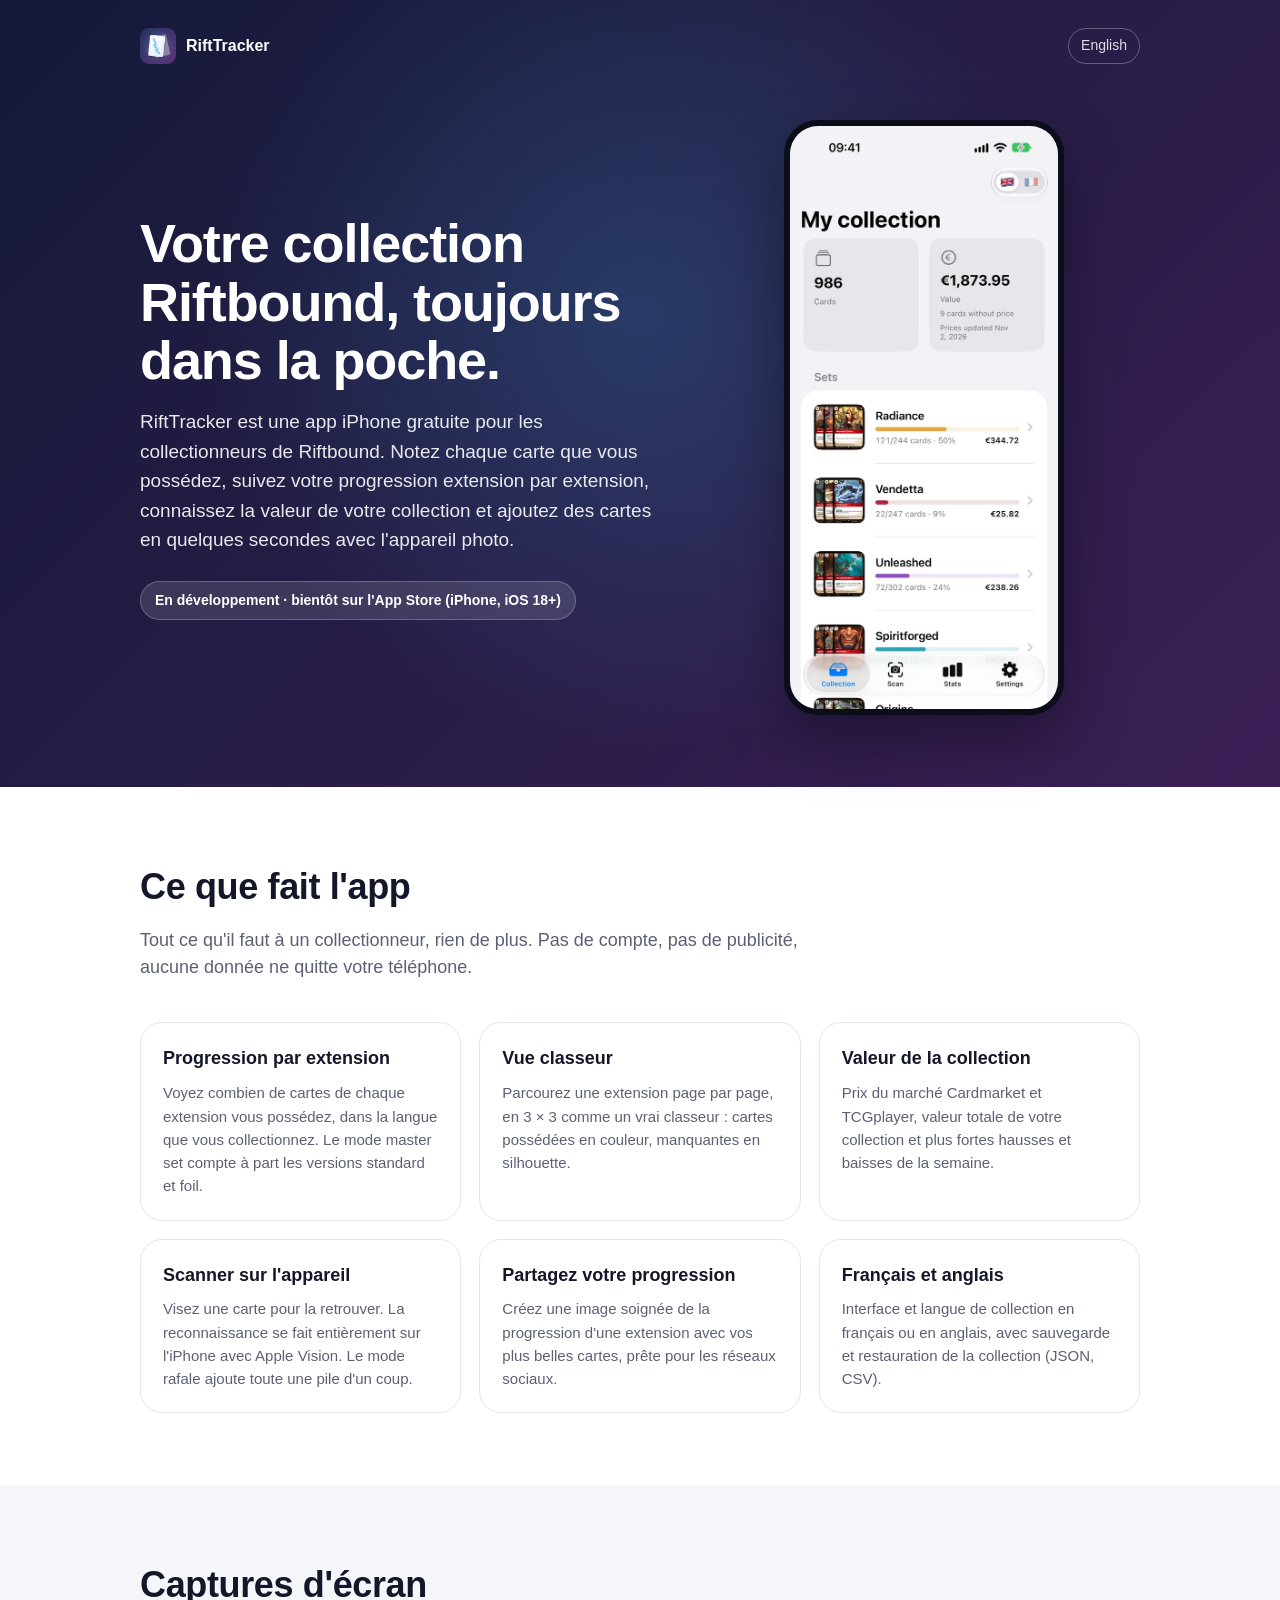
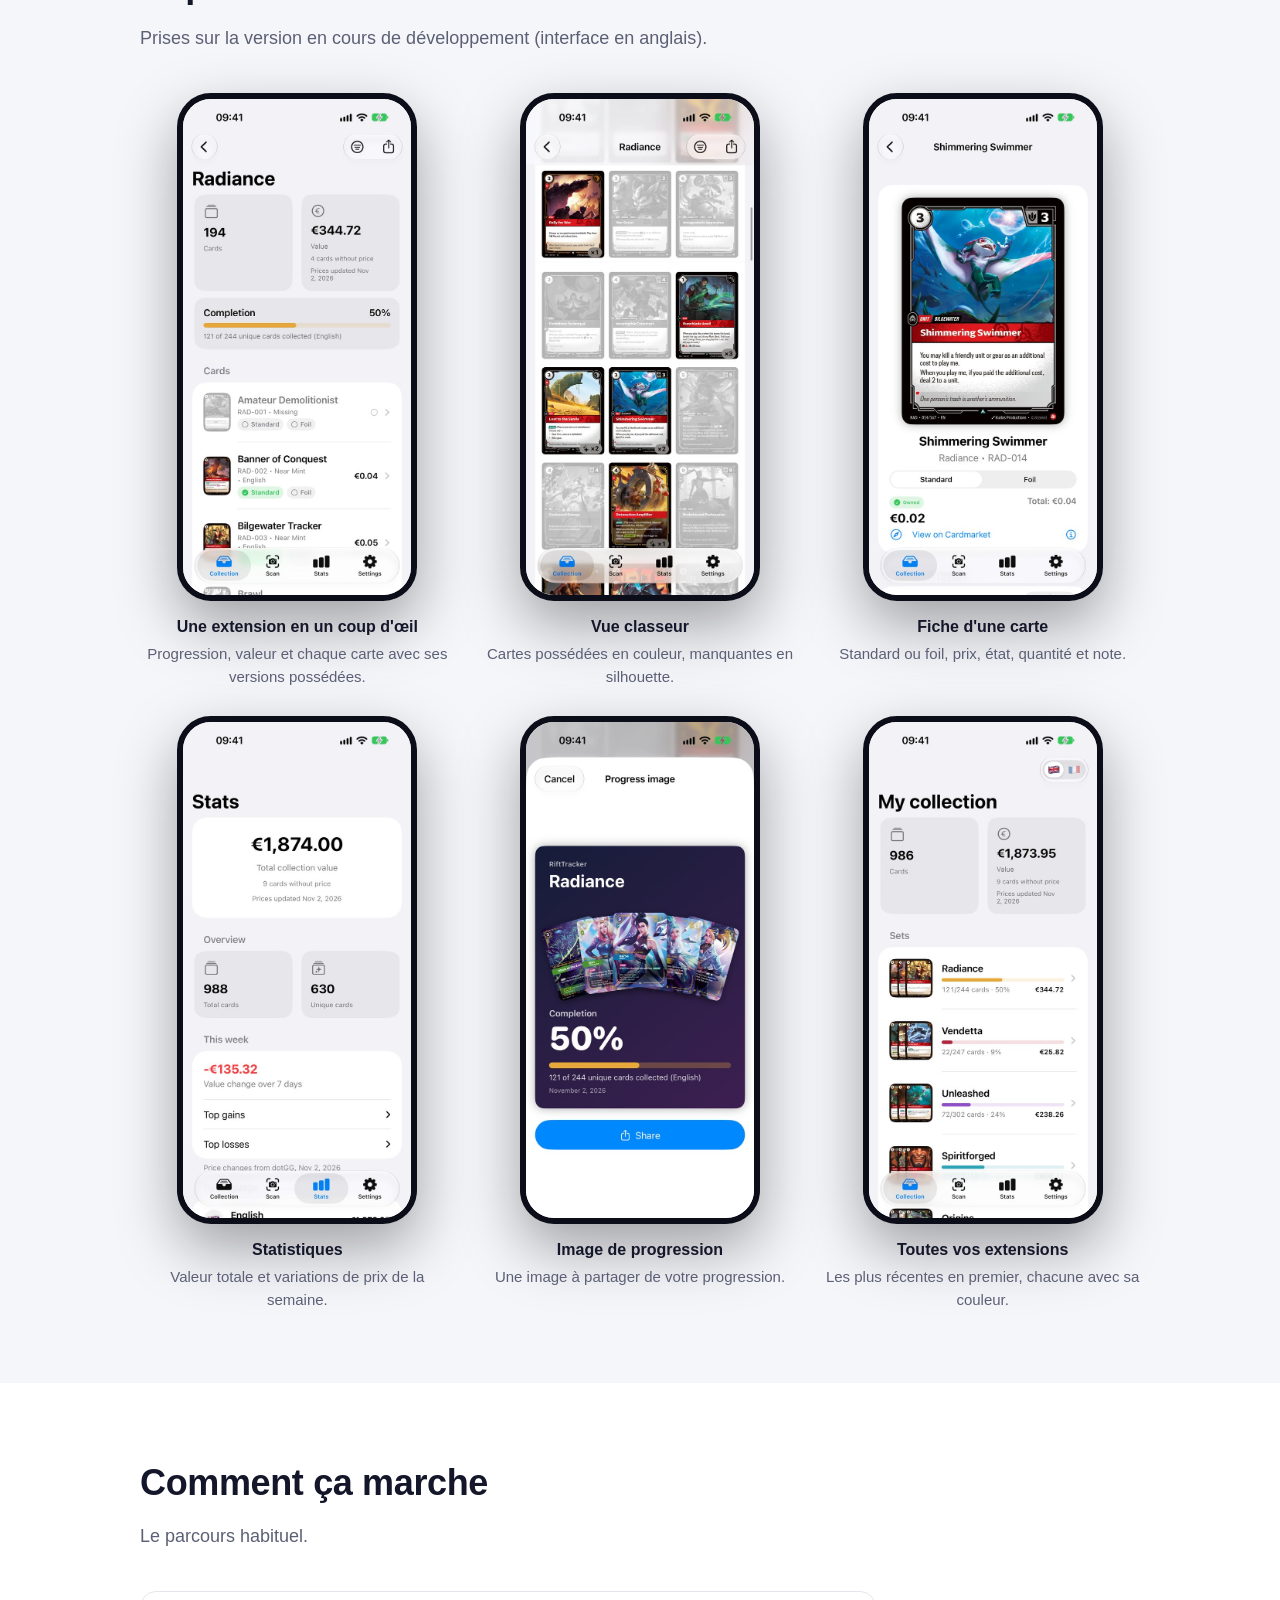
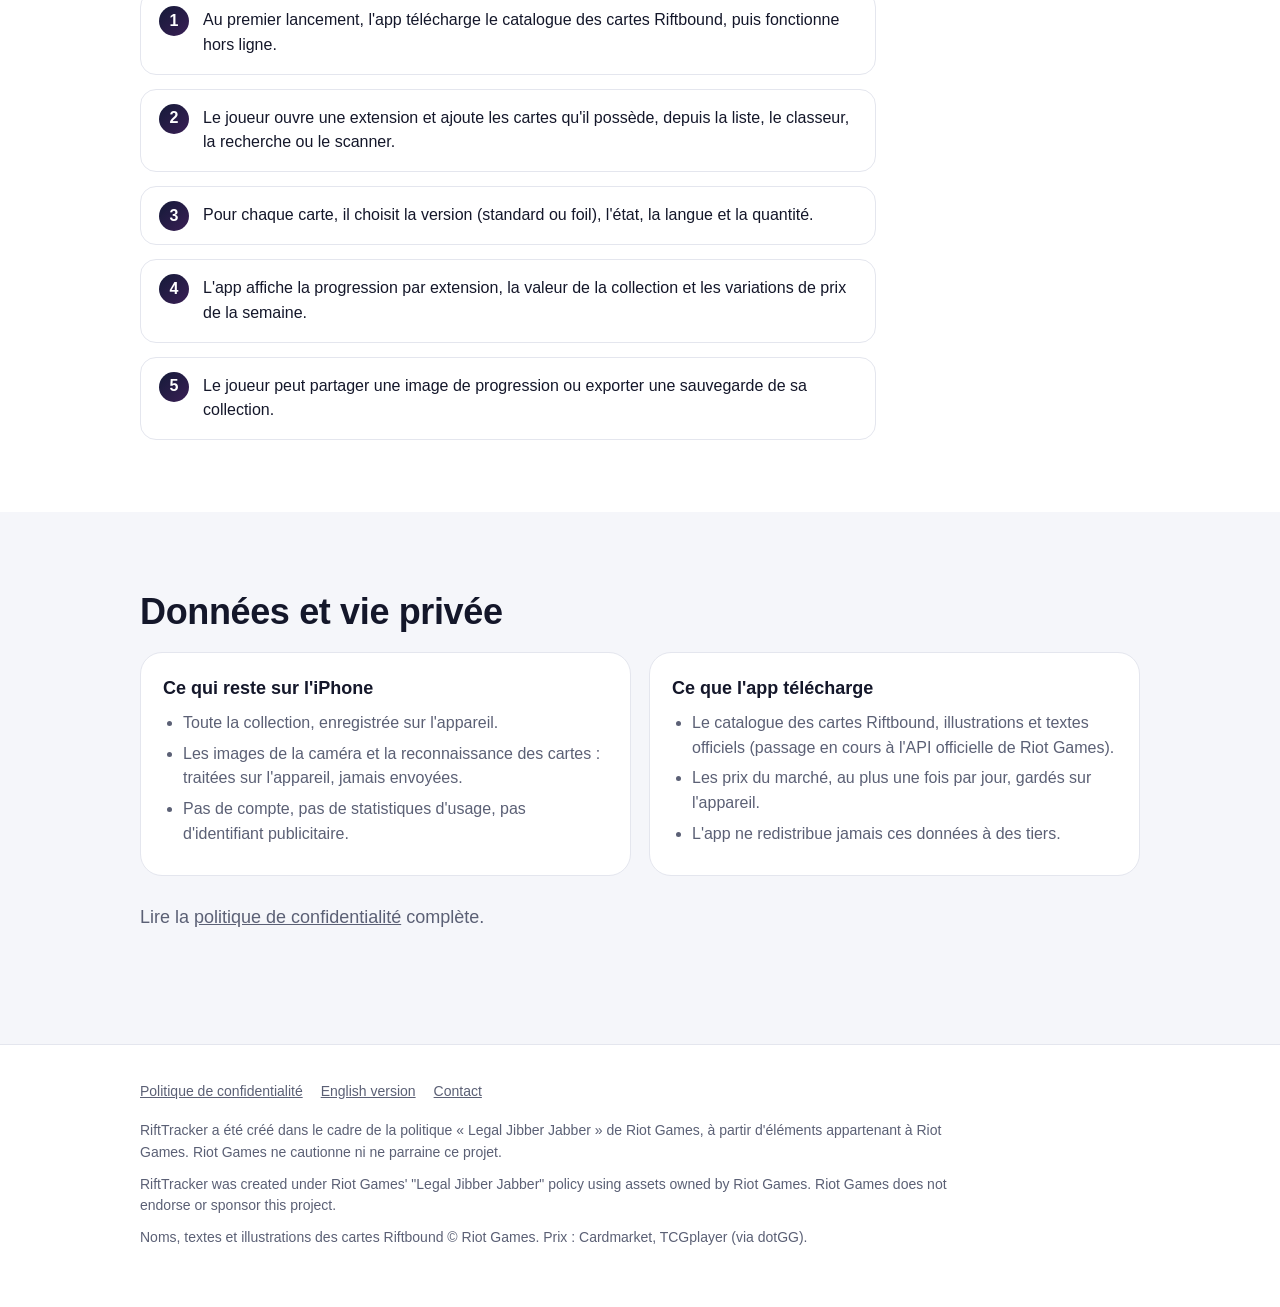
==== fr/index.html @ 097895d5 "RiftTracker website and privacy policy" ====
<!doctype html>
<html lang="fr">
<head>
    <meta charset="utf-8">
    <meta name="viewport" content="width=device-width, initial-scale=1">
    <title>RiftTracker — Suivi de collection Riftbound sur iPhone</title>
    <meta name="description" content="RiftTracker est une app iPhone gratuite pour suivre votre collection de cartes Riftbound : progression par extension, prix, scanner sur l'appareil et image de progression à partager.">
    <link rel="icon" href="../images/icon.png">
    <link rel="stylesheet" href="../style.css">
</head>
<body>
    <header class="hero">
        <div class="wrap">
            <nav class="nav">
                <a class="brand" href="./"><img src="../images/icon.png" alt="">RiftTracker</a>
                <a class="lang" href="../" hreflang="en" lang="en">English</a>
            </nav>

            <div class="hero-body">
                <div>
                    <h1>Votre collection Riftbound, toujours dans la poche.</h1>
                    <p class="lead">RiftTracker est une app iPhone gratuite pour les collectionneurs de Riftbound. Notez chaque carte que vous possédez, suivez votre progression extension par extension, connaissez la valeur de votre collection et ajoutez des cartes en quelques secondes avec l'appareil photo.</p>
                    <span class="status">En développement · bientôt sur l'App Store (iPhone, iOS 18+)</span>
                </div>
                <div class="hero-shot">
                    <img class="phone" src="../images/collection.jpg" alt="Écran Collection de RiftTracker listant les extensions Riftbound avec leur progression et leur valeur">
                </div>
            </div>
        </div>
    </header>

    <main>
        <section>
            <div class="wrap">
                <h2>Ce que fait l'app</h2>
                <p class="section-lead">Tout ce qu'il faut à un collectionneur, rien de plus. Pas de compte, pas de publicité, aucune donnée ne quitte votre téléphone.</p>
                <div class="features">
                    <div class="feature">
                        <h3>Progression par extension</h3>
                        <p>Voyez combien de cartes de chaque extension vous possédez, dans la langue que vous collectionnez. Le mode master set compte à part les versions standard et foil.</p>
                    </div>
                    <div class="feature">
                        <h3>Vue classeur</h3>
                        <p>Parcourez une extension page par page, en 3 × 3 comme un vrai classeur : cartes possédées en couleur, manquantes en silhouette.</p>
                    </div>
                    <div class="feature">
                        <h3>Valeur de la collection</h3>
                        <p>Prix du marché Cardmarket et TCGplayer, valeur totale de votre collection et plus fortes hausses et baisses de la semaine.</p>
                    </div>
                    <div class="feature">
                        <h3>Scanner sur l'appareil</h3>
                        <p>Visez une carte pour la retrouver. La reconnaissance se fait entièrement sur l'iPhone avec Apple Vision. Le mode rafale ajoute toute une pile d'un coup.</p>
                    </div>
                    <div class="feature">
                        <h3>Partagez votre progression</h3>
                        <p>Créez une image soignée de la progression d'une extension avec vos plus belles cartes, prête pour les réseaux sociaux.</p>
                    </div>
                    <div class="feature">
                        <h3>Français et anglais</h3>
                        <p>Interface et langue de collection en français ou en anglais, avec sauvegarde et restauration de la collection (JSON, CSV).</p>
                    </div>
                </div>
            </div>
        </section>

        <section class="alt">
            <div class="wrap">
                <h2>Captures d'écran</h2>
                <p class="section-lead">Prises sur la version en cours de développement (interface en anglais).</p>
                <div class="gallery">
                    <figure>
                        <img class="phone" src="../images/set.jpg" alt="Détail d'une extension avec progression, valeur et liste des cartes" loading="lazy">
                        <figcaption><strong>Une extension en un coup d'œil</strong>Progression, valeur et chaque carte avec ses versions possédées.</figcaption>
                    </figure>
                    <figure>
                        <img class="phone" src="../images/binder.jpg" alt="Vue classeur d'une extension, cartes possédées en couleur et manquantes en gris" loading="lazy">
                        <figcaption><strong>Vue classeur</strong>Cartes possédées en couleur, manquantes en silhouette.</figcaption>
                    </figure>
                    <figure>
                        <img class="phone" src="../images/card.jpg" alt="Fiche d'une carte avec illustration officielle, choix de version et prix" loading="lazy">
                        <figcaption><strong>Fiche d'une carte</strong>Standard ou foil, prix, état, quantité et note.</figcaption>
                    </figure>
                    <figure>
                        <img class="phone" src="../images/stats.jpg" alt="Statistiques avec valeur totale et variations de la semaine" loading="lazy">
                        <figcaption><strong>Statistiques</strong>Valeur totale et variations de prix de la semaine.</figcaption>
                    </figure>
                    <figure>
                        <img class="phone" src="../images/share.jpg" alt="Image de progression à partager" loading="lazy">
                        <figcaption><strong>Image de progression</strong>Une image à partager de votre progression.</figcaption>
                    </figure>
                    <figure>
                        <img class="phone" src="../images/collection.jpg" alt="Écran Collection avec toutes les extensions" loading="lazy">
                        <figcaption><strong>Toutes vos extensions</strong>Les plus récentes en premier, chacune avec sa couleur.</figcaption>
                    </figure>
                </div>
            </div>
        </section>

        <section>
            <div class="wrap">
                <h2>Comment ça marche</h2>
                <p class="section-lead">Le parcours habituel.</p>
                <ol class="flow">
                    <li>Au premier lancement, l'app télécharge le catalogue des cartes Riftbound, puis fonctionne hors ligne.</li>
                    <li>Le joueur ouvre une extension et ajoute les cartes qu'il possède, depuis la liste, le classeur, la recherche ou le scanner.</li>
                    <li>Pour chaque carte, il choisit la version (standard ou foil), l'état, la langue et la quantité.</li>
                    <li>L'app affiche la progression par extension, la valeur de la collection et les variations de prix de la semaine.</li>
                    <li>Le joueur peut partager une image de progression ou exporter une sauvegarde de sa collection.</li>
                </ol>
            </div>
        </section>

        <section class="alt">
            <div class="wrap">
                <h2>Données et vie privée</h2>
                <div class="facts">
                    <div class="feature">
                        <h3>Ce qui reste sur l'iPhone</h3>
                        <ul>
                            <li>Toute la collection, enregistrée sur l'appareil.</li>
                            <li>Les images de la caméra et la reconnaissance des cartes : traitées sur l'appareil, jamais envoyées.</li>
                            <li>Pas de compte, pas de statistiques d'usage, pas d'identifiant publicitaire.</li>
                        </ul>
                    </div>
                    <div class="feature">
                        <h3>Ce que l'app télécharge</h3>
                        <ul>
                            <li>Le catalogue des cartes Riftbound, illustrations et textes officiels (passage en cours à l'API officielle de Riot Games).</li>
                            <li>Les prix du marché, au plus une fois par jour, gardés sur l'appareil.</li>
                            <li>L'app ne redistribue jamais ces données à des tiers.</li>
                        </ul>
                    </div>
                </div>
                <p class="section-lead" style="margin-top: 28px;">Lire la <a href="../privacy.html#fr">politique de confidentialité</a> complète.</p>
            </div>
        </section>
    </main>

    <footer>
        <div class="wrap">
            <div class="links">
                <a href="../privacy.html#fr">Politique de confidentialité</a>
                <a href="../" hreflang="en" lang="en">English version</a>
                <a href="https://github.com/eeverywhereedv/rifttracker-site/issues">Contact</a>
            </div>
            <p>RiftTracker a été créé dans le cadre de la politique « Legal Jibber Jabber » de Riot Games, à partir d'éléments appartenant à Riot Games. Riot Games ne cautionne ni ne parraine ce projet.</p>
            <p lang="en">RiftTracker was created under Riot Games' "Legal Jibber Jabber" policy using assets owned by Riot Games. Riot Games does not endorse or sponsor this project.</p>
            <p>Noms, textes et illustrations des cartes Riftbound © Riot Games. Prix : Cardmarket, TCGplayer (via dotGG).</p>
        </div>
    </footer>
</body>
</html>
---- style.css ----
:root {
    --night: #141a38;
    --violet: #3a1f55;
    --rift: #38c8ff;
    --ink: #14172a;
    --muted: #5b6075;
    --line: #e4e6ee;
    --paper: #ffffff;
    --soft: #f5f6fa;
    --radius: 22px;
}

@media (prefers-color-scheme: dark) {
    :root {
        --ink: #eef0f7;
        --muted: #a4a9bc;
        --line: #2a2e42;
        --paper: #0e1020;
        --soft: #161a2e;
    }
}

* { box-sizing: border-box; }

body {
    margin: 0;
    font-family: -apple-system, BlinkMacSystemFont, "SF Pro Text", "Segoe UI", Roboto, sans-serif;
    color: var(--ink);
    background: var(--paper);
    line-height: 1.55;
    -webkit-font-smoothing: antialiased;
}

a { color: inherit; }

.wrap { max-width: 1040px; margin: 0 auto; padding: 0 20px; }

/* En-tête */
.hero {
    color: #fff;
    background: radial-gradient(circle at 50% 40%, rgba(56, 200, 255, 0.18), transparent 55%),
                linear-gradient(135deg, var(--night), var(--violet));
    padding: 28px 0 72px;
}

.nav { display: flex; align-items: center; justify-content: space-between; gap: 12px; }
.brand { display: flex; align-items: center; gap: 10px; font-weight: 700; text-decoration: none; }
.brand img { width: 36px; height: 36px; border-radius: 9px; }
.lang { font-size: 14px; opacity: 0.85; text-decoration: none; border: 1px solid rgba(255,255,255,0.35); padding: 6px 12px; border-radius: 999px; }
.lang:hover { opacity: 1; }

.hero-body { display: grid; grid-template-columns: 1.1fr 0.9fr; gap: 40px; align-items: center; margin-top: 56px; }
.hero h1 { font-size: clamp(34px, 5vw, 54px); line-height: 1.08; margin: 0 0 18px; letter-spacing: -0.02em; }
.hero p.lead { font-size: 19px; opacity: 0.9; margin: 0 0 26px; max-width: 34em; }
.status { display: inline-block; font-size: 14px; font-weight: 600; padding: 8px 14px; border-radius: 999px; background: rgba(255,255,255,0.12); border: 1px solid rgba(255,255,255,0.22); }
.hero-shot { justify-self: center; }

.phone {
    width: 100%;
    max-width: 280px;
    border-radius: 34px;
    border: 6px solid #0b0d18;
    box-shadow: 0 24px 60px rgba(0, 0, 0, 0.35);
    display: block;
    background: #000;
}

/* Sections */
section { padding: 72px 0; }
section.alt { background: var(--soft); }
h2 { font-size: clamp(26px, 3.4vw, 36px); margin: 0 0 12px; letter-spacing: -0.01em; }
p.section-lead { color: var(--muted); font-size: 18px; margin: 0 0 40px; max-width: 40em; }

.features { display: grid; grid-template-columns: repeat(3, 1fr); gap: 18px; }
.feature { background: var(--paper); border: 1px solid var(--line); border-radius: var(--radius); padding: 22px; }
.alt .feature { background: var(--paper); }
.feature h3 { margin: 0 0 8px; font-size: 18px; }
.feature p { margin: 0; color: var(--muted); font-size: 15px; }

.gallery { display: grid; grid-template-columns: repeat(3, 1fr); gap: 28px; }
.gallery figure { margin: 0; text-align: center; }
.gallery .phone { max-width: 240px; margin: 0 auto 14px; }
.gallery figcaption { font-size: 15px; color: var(--muted); }
.gallery figcaption strong { display: block; color: var(--ink); font-size: 16px; margin-bottom: 2px; }

.flow { counter-reset: step; list-style: none; padding: 0; margin: 0; display: grid; gap: 14px; max-width: 46em; }
.flow li { counter-increment: step; position: relative; padding: 16px 18px 16px 62px; border: 1px solid var(--line); border-radius: 16px; background: var(--paper); }
.flow li::before { content: counter(step); position: absolute; left: 18px; top: 14px; width: 30px; height: 30px; border-radius: 50%; display: grid; place-items: center; font-weight: 700; color: #fff; background: linear-gradient(135deg, var(--night), var(--violet)); }

.facts { display: grid; grid-template-columns: repeat(2, 1fr); gap: 18px; }
.facts ul { margin: 0; padding-left: 20px; color: var(--muted); }
.facts li { margin-bottom: 6px; }

/* Pied de page */
footer { border-top: 1px solid var(--line); padding: 36px 0 48px; color: var(--muted); font-size: 14px; }
footer p { margin: 0 0 10px; max-width: 60em; }
footer .links { display: flex; flex-wrap: wrap; gap: 18px; margin-bottom: 18px; }

/* Politique de confidentialité */
.doc { max-width: 760px; margin: 0 auto; padding: 56px 20px 72px; }
.doc h1 { font-size: 34px; margin: 0 0 6px; }
.doc .updated { color: var(--muted); margin: 0 0 32px; }
.doc h2 { font-size: 22px; margin: 34px 0 10px; }
.doc p, .doc li { color: var(--muted); }
.doc-nav { background: linear-gradient(135deg, var(--night), var(--violet)); color: #fff; padding: 18px 0; }

@media (max-width: 860px) {
    .hero-body { grid-template-columns: 1fr; margin-top: 36px; }
    .hero-shot { order: -1; }
    .features, .gallery, .facts { grid-template-columns: 1fr; }
    .gallery .phone { max-width: 260px; }
}
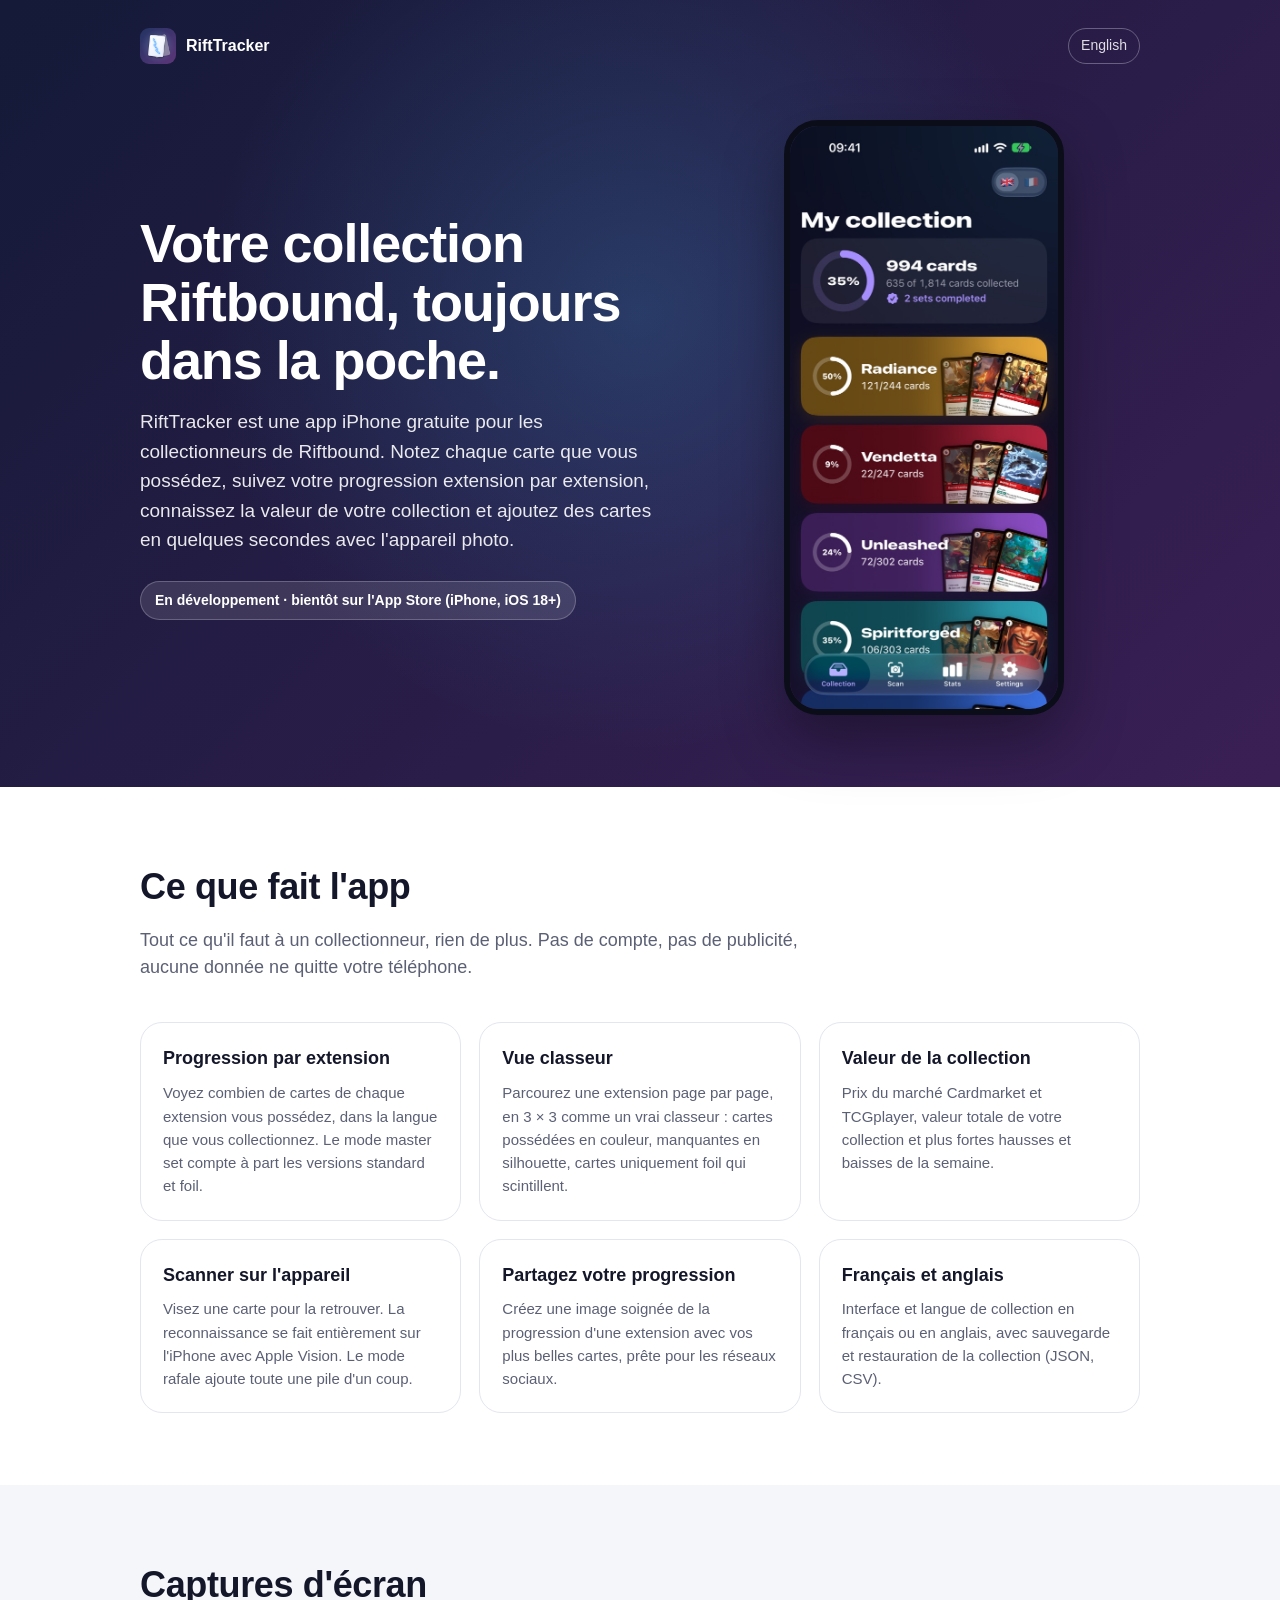
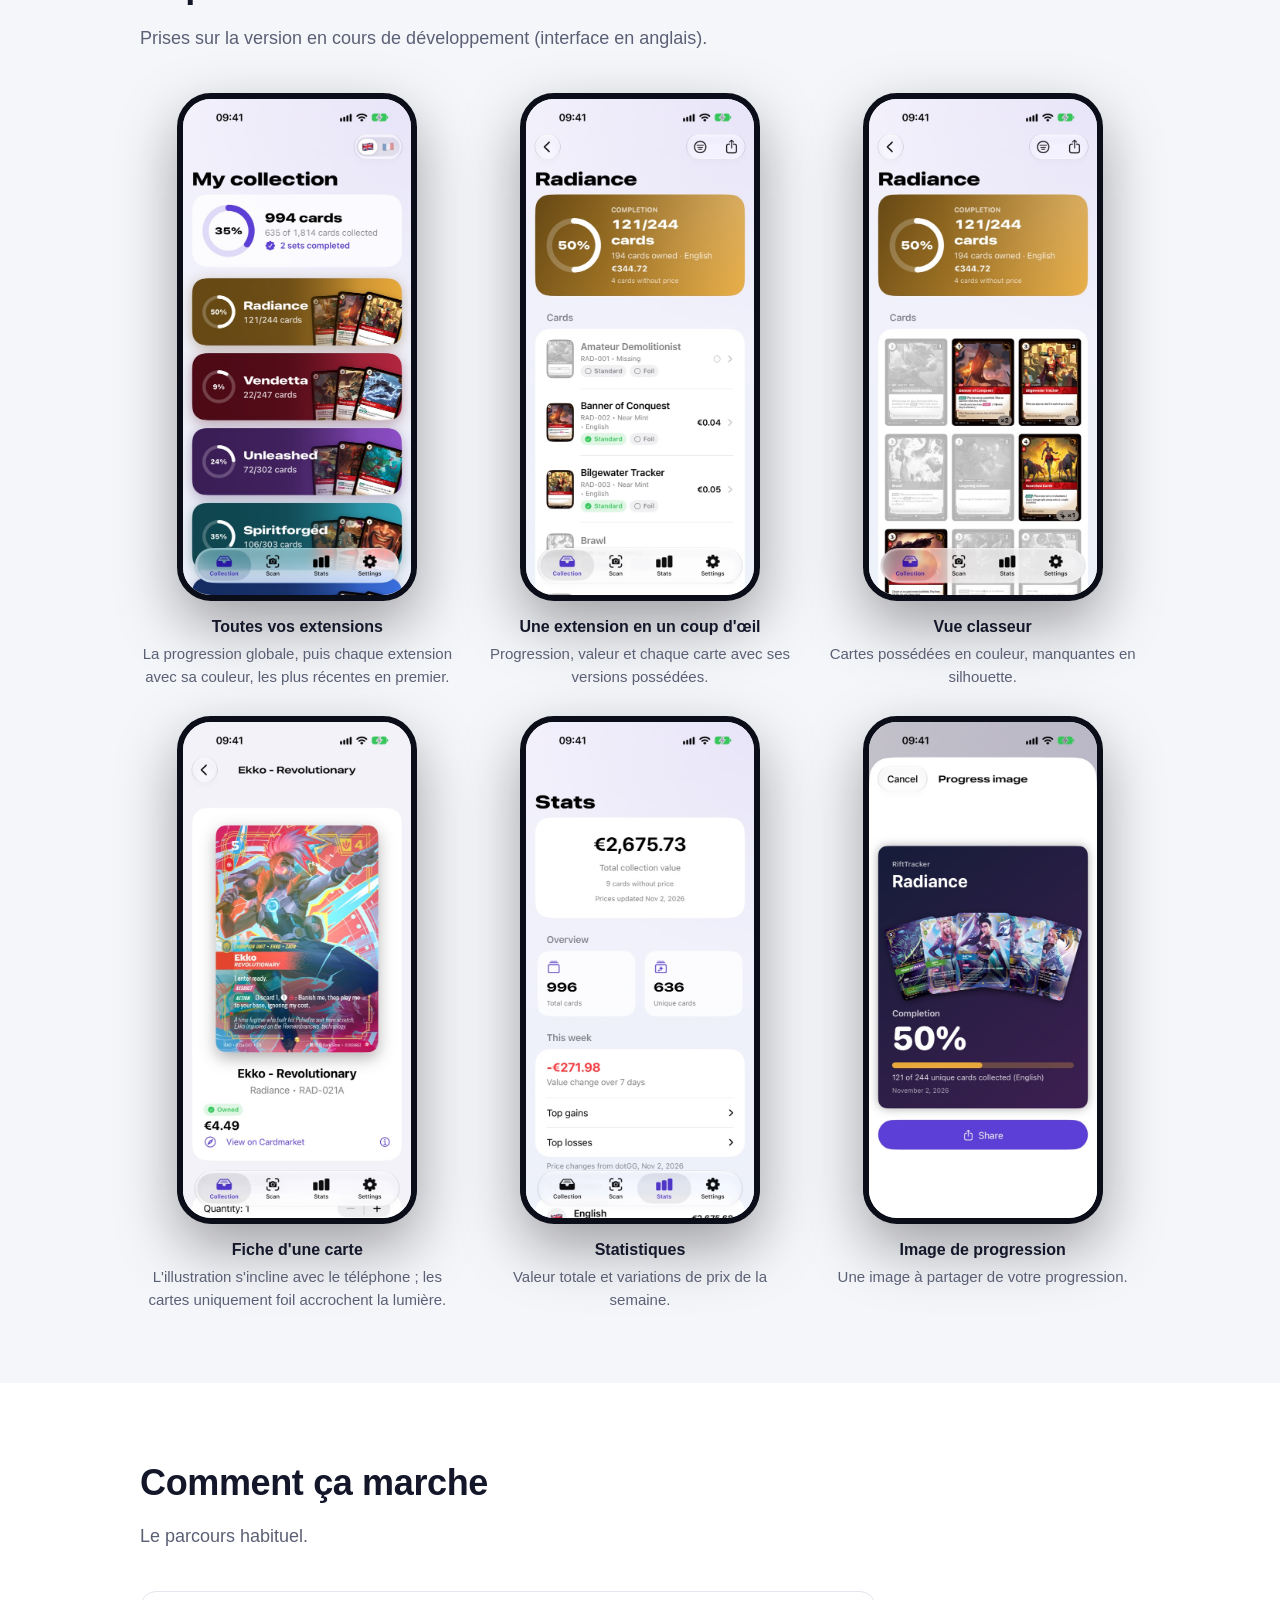
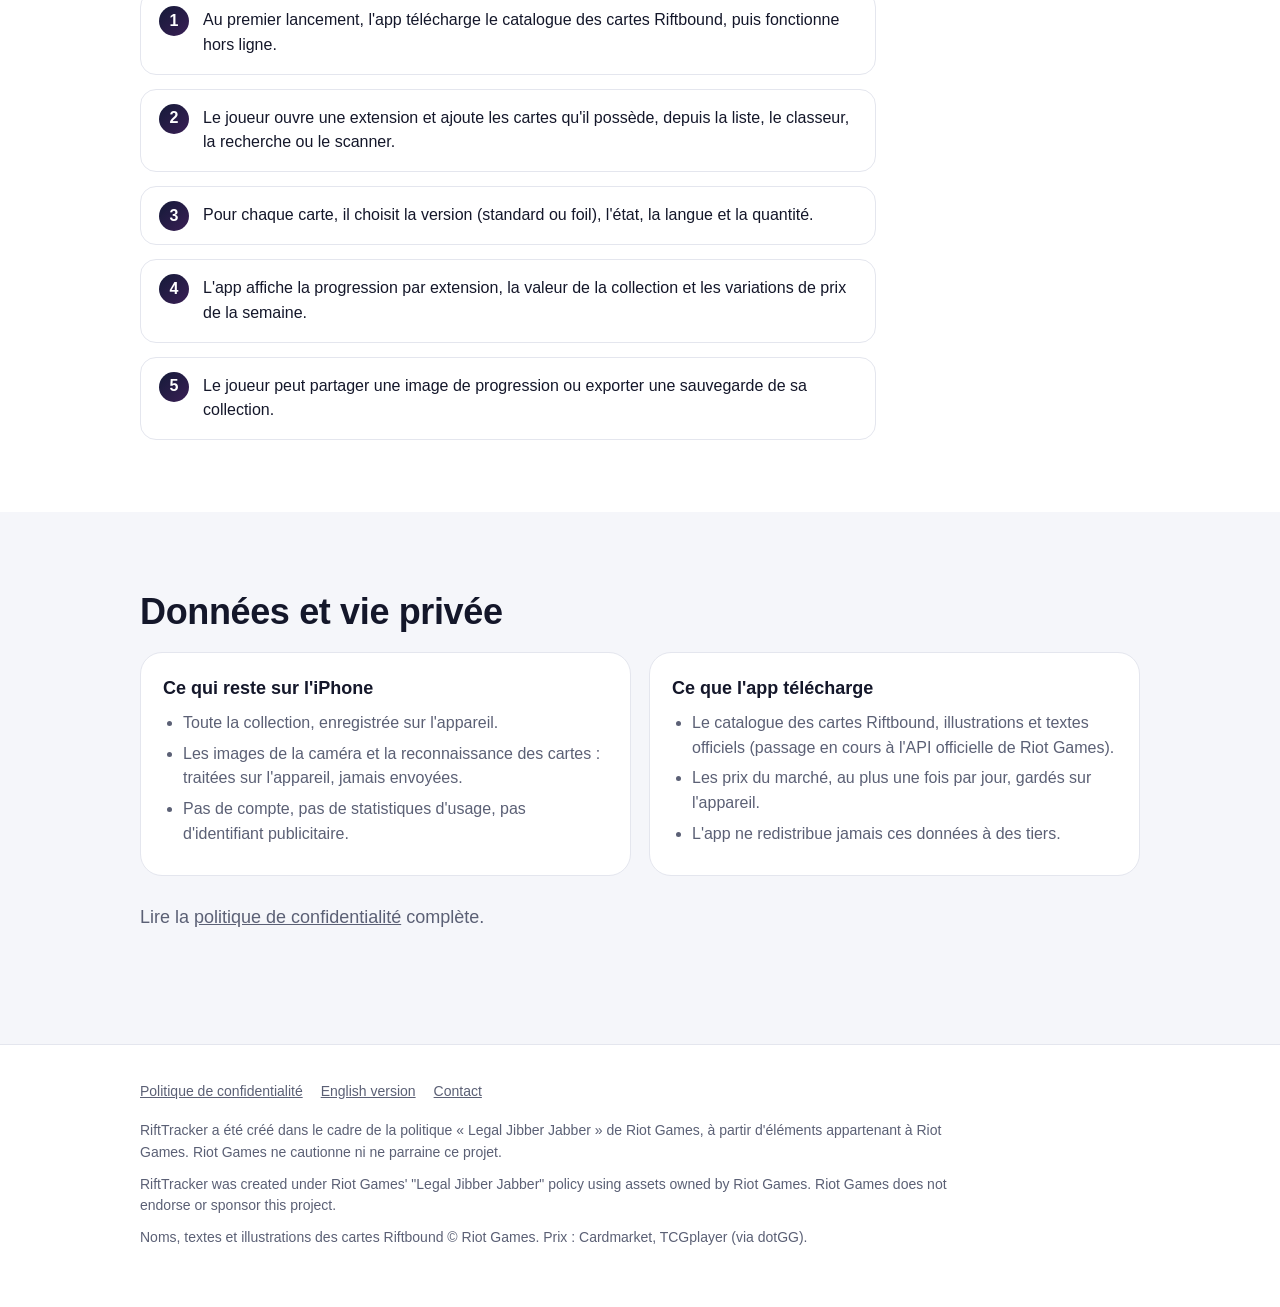
==== commit cf215e86: "New app screenshots after the visual redesign" ====
--- a/fr/index.html
+++ b/fr/index.html
@@ -23,7 +23,7 @@
                     <span class="status">En développement · bientôt sur l'App Store (iPhone, iOS 18+)</span>
                 </div>
                 <div class="hero-shot">
-                    <img class="phone" src="../images/collection.jpg" alt="Écran Collection de RiftTracker listant les extensions Riftbound avec leur progression et leur valeur">
+                    <img class="phone" src="../images/home-dark.jpg" alt="Accueil de RiftTracker en mode sombre : anneau de progression globale et une tuile colorée par extension Riftbound">
                 </div>
             </div>
         </div>
@@ -41,7 +41,7 @@
                     </div>
                     <div class="feature">
                         <h3>Vue classeur</h3>
-                        <p>Parcourez une extension page par page, en 3 × 3 comme un vrai classeur : cartes possédées en couleur, manquantes en silhouette.</p>
+                        <p>Parcourez une extension page par page, en 3 × 3 comme un vrai classeur : cartes possédées en couleur, manquantes en silhouette, cartes uniquement foil qui scintillent.</p>
                     </div>
                     <div class="feature">
                         <h3>Valeur de la collection</h3>
@@ -69,7 +69,11 @@
                 <p class="section-lead">Prises sur la version en cours de développement (interface en anglais).</p>
                 <div class="gallery">
                     <figure>
-                        <img class="phone" src="../images/set.jpg" alt="Détail d'une extension avec progression, valeur et liste des cartes" loading="lazy">
+                        <img class="phone" src="../images/collection.jpg" alt="Écran Collection avec l'anneau de progression globale et une tuile par extension" loading="lazy">
+                        <figcaption><strong>Toutes vos extensions</strong>La progression globale, puis chaque extension avec sa couleur, les plus récentes en premier.</figcaption>
+                    </figure>
+                    <figure>
+                        <img class="phone" src="../images/set.jpg" alt="Détail d'une extension avec un en-tête coloré (progression et valeur) puis la liste des cartes" loading="lazy">
                         <figcaption><strong>Une extension en un coup d'œil</strong>Progression, valeur et chaque carte avec ses versions possédées.</figcaption>
                     </figure>
                     <figure>
@@ -77,8 +81,8 @@
                         <figcaption><strong>Vue classeur</strong>Cartes possédées en couleur, manquantes en silhouette.</figcaption>
                     </figure>
                     <figure>
-                        <img class="phone" src="../images/card.jpg" alt="Fiche d'une carte avec illustration officielle, choix de version et prix" loading="lazy">
-                        <figcaption><strong>Fiche d'une carte</strong>Standard ou foil, prix, état, quantité et note.</figcaption>
+                        <img class="phone" src="../images/card.jpg" alt="Fiche d'une carte showcase uniquement foil avec reflet holographique, statut possédé et prix" loading="lazy">
+                        <figcaption><strong>Fiche d'une carte</strong>L'illustration s'incline avec le téléphone ; les cartes uniquement foil accrochent la lumière.</figcaption>
                     </figure>
                     <figure>
                         <img class="phone" src="../images/stats.jpg" alt="Statistiques avec valeur totale et variations de la semaine" loading="lazy">
@@ -87,10 +91,6 @@
                     <figure>
                         <img class="phone" src="../images/share.jpg" alt="Image de progression à partager" loading="lazy">
                         <figcaption><strong>Image de progression</strong>Une image à partager de votre progression.</figcaption>
-                    </figure>
-                    <figure>
-                        <img class="phone" src="../images/collection.jpg" alt="Écran Collection avec toutes les extensions" loading="lazy">
-                        <figcaption><strong>Toutes vos extensions</strong>Les plus récentes en premier, chacune avec sa couleur.</figcaption>
                     </figure>
                 </div>
             </div>
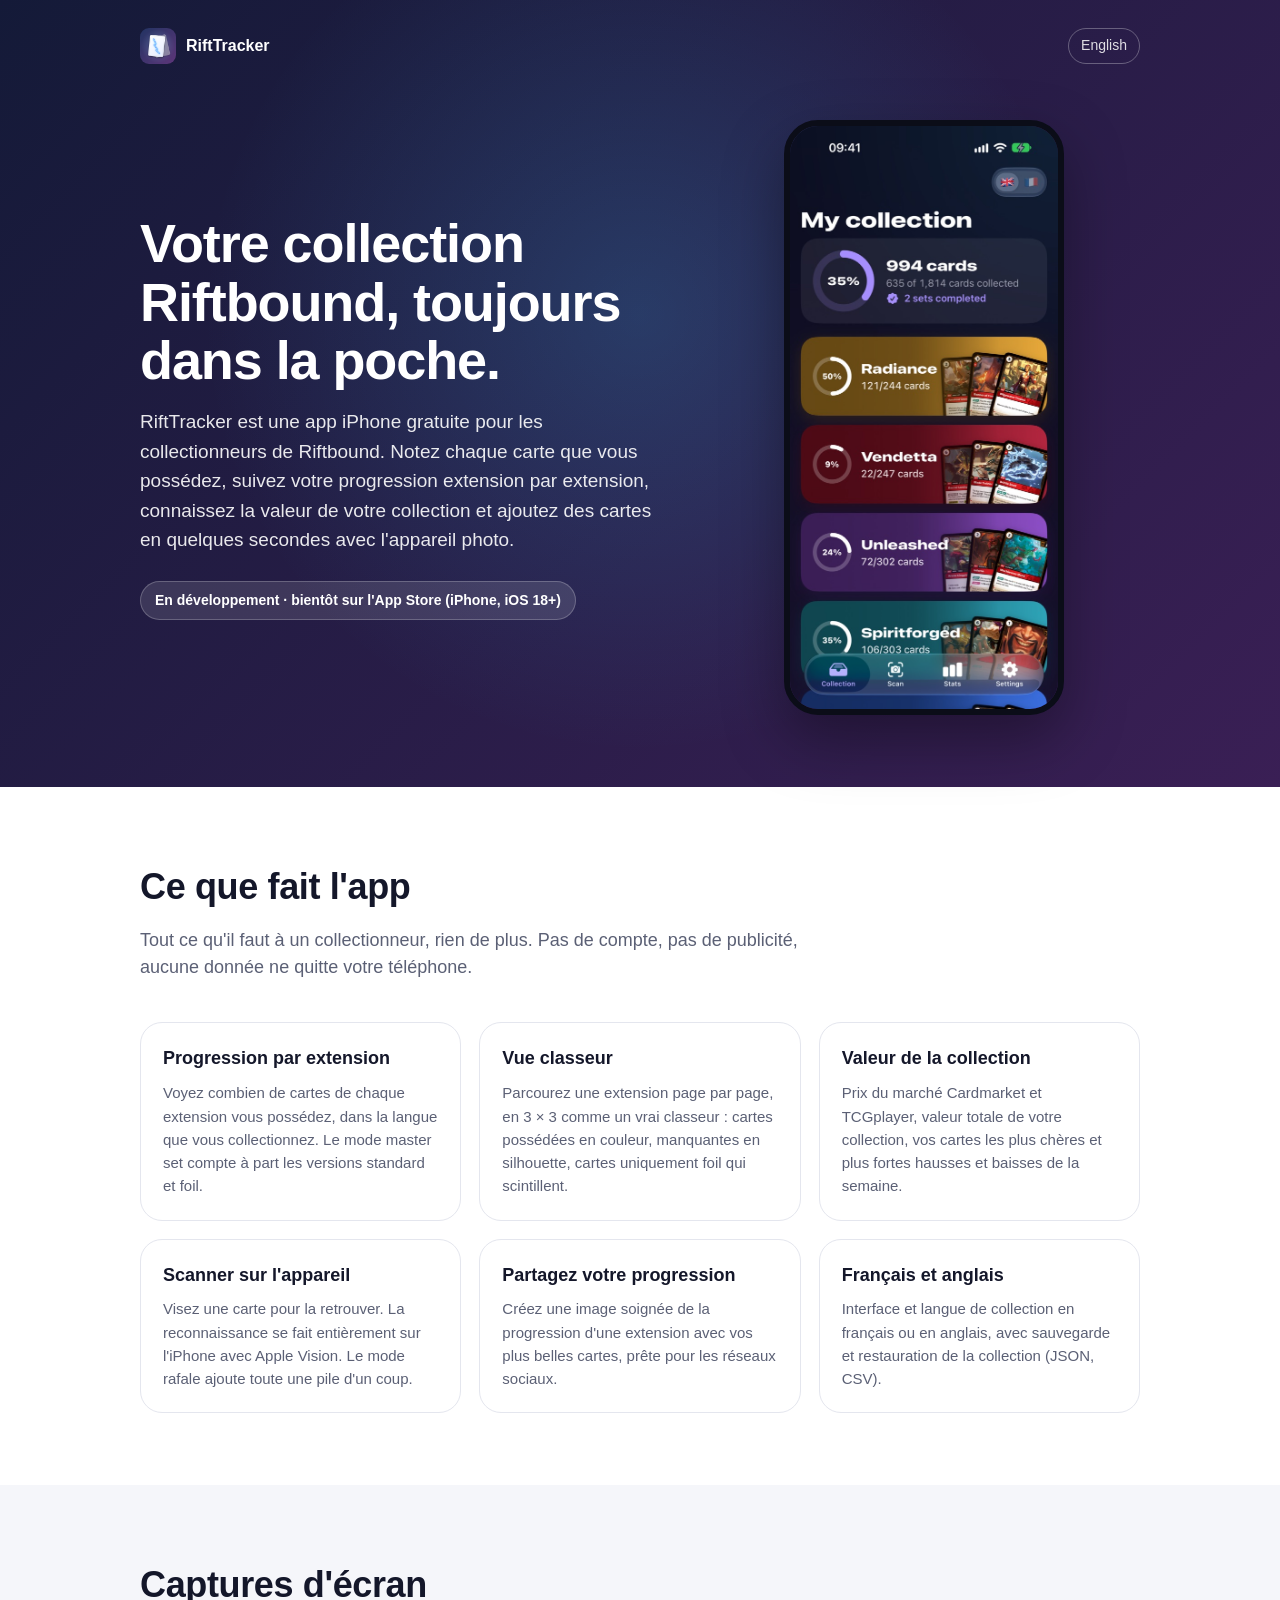
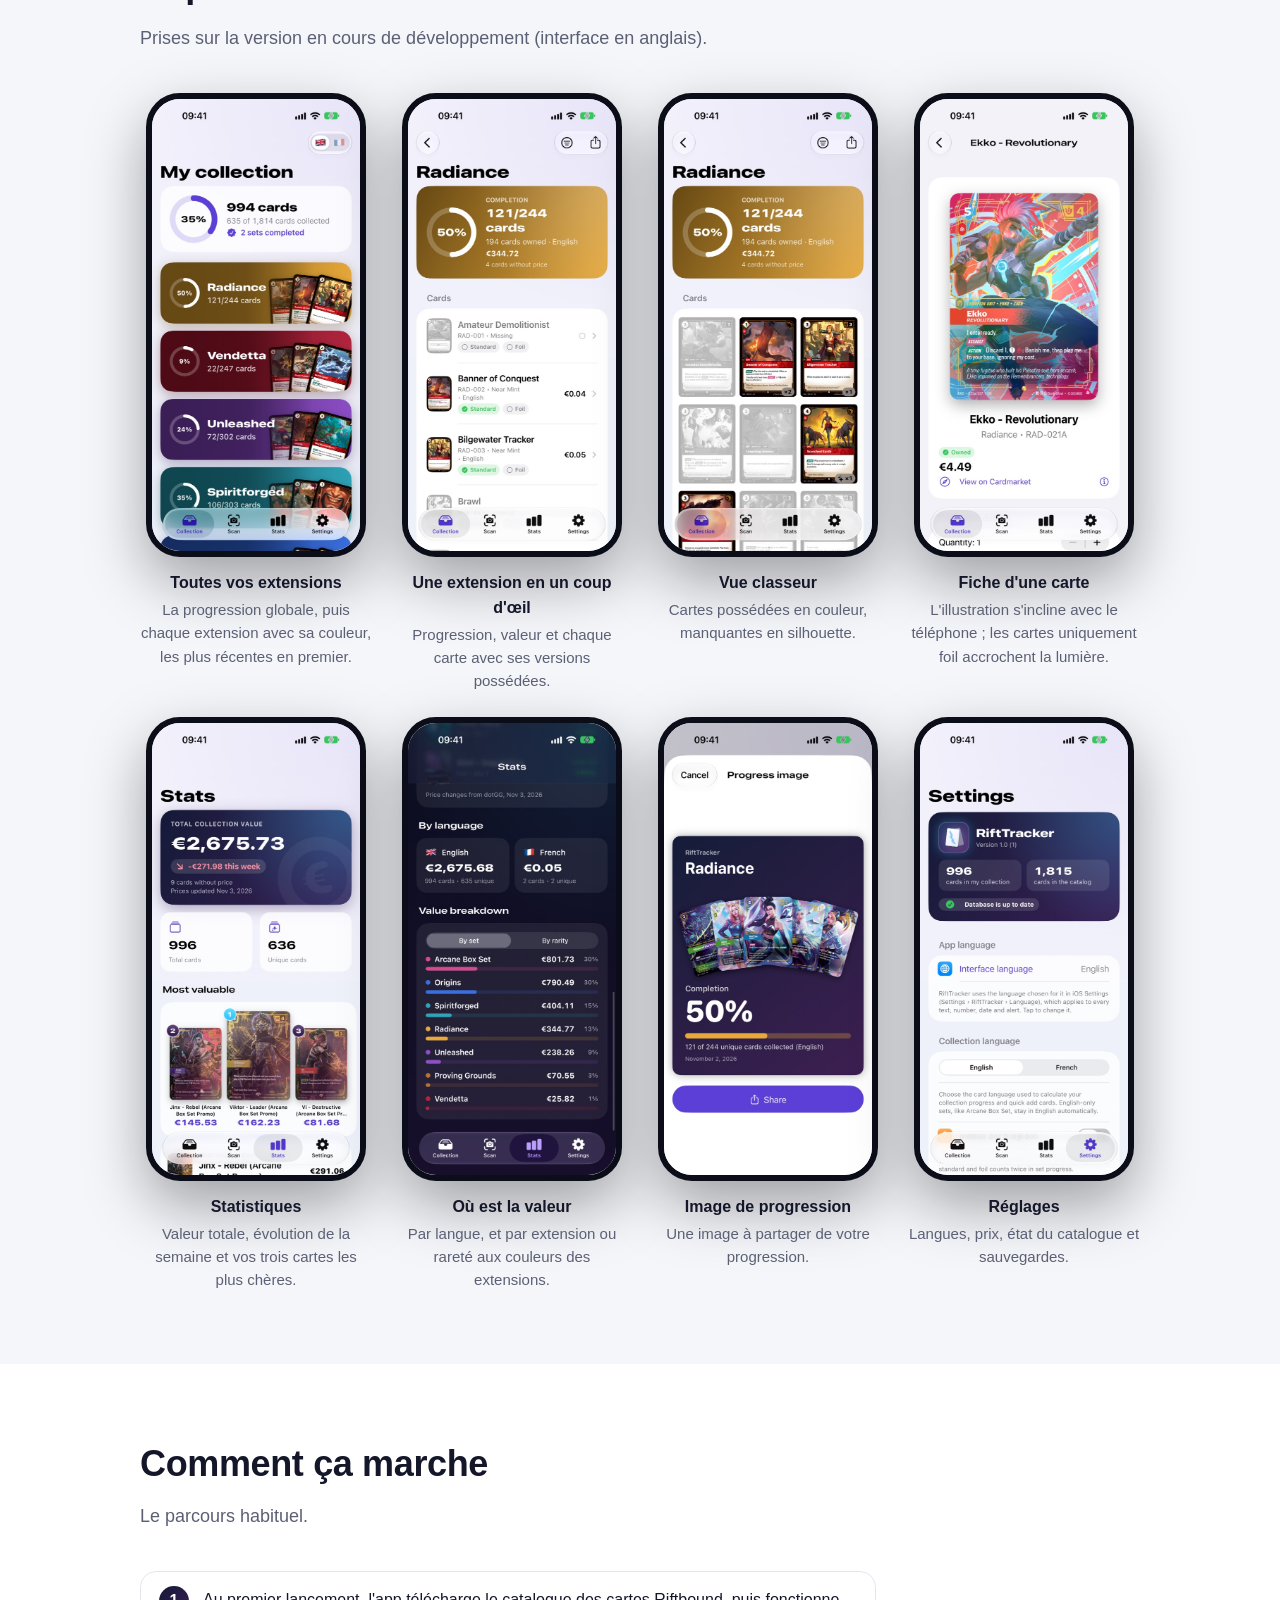
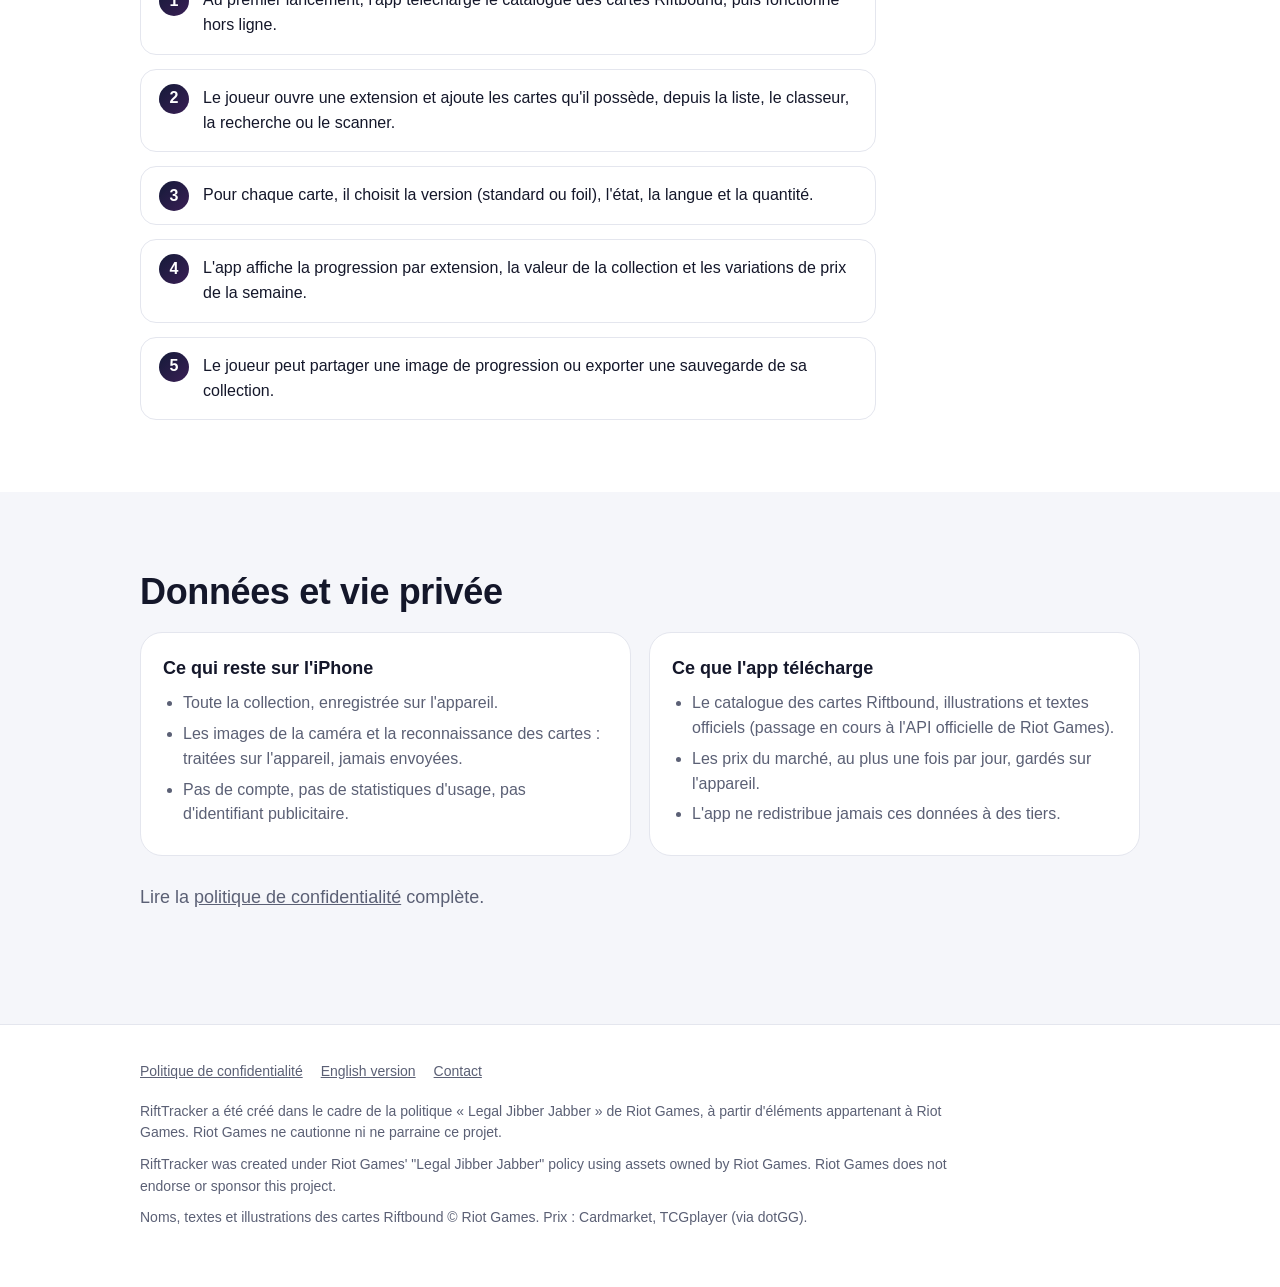
==== commit 3df937ff: "Screenshots of the redesigned Stats and Settings screens" ====
--- a/fr/index.html
+++ b/fr/index.html
@@ -45,7 +45,7 @@
                     </div>
                     <div class="feature">
                         <h3>Valeur de la collection</h3>
-                        <p>Prix du marché Cardmarket et TCGplayer, valeur totale de votre collection et plus fortes hausses et baisses de la semaine.</p>
+                        <p>Prix du marché Cardmarket et TCGplayer, valeur totale de votre collection, vos cartes les plus chères et plus fortes hausses et baisses de la semaine.</p>
                     </div>
                     <div class="feature">
                         <h3>Scanner sur l'appareil</h3>
@@ -85,12 +85,20 @@
                         <figcaption><strong>Fiche d'une carte</strong>L'illustration s'incline avec le téléphone ; les cartes uniquement foil accrochent la lumière.</figcaption>
                     </figure>
                     <figure>
-                        <img class="phone" src="../images/stats.jpg" alt="Statistiques avec valeur totale et variations de la semaine" loading="lazy">
-                        <figcaption><strong>Statistiques</strong>Valeur totale et variations de prix de la semaine.</figcaption>
+                        <img class="phone" src="../images/stats.jpg" alt="Statistiques avec la valeur totale, l'évolution de la semaine et un podium des trois cartes les plus chères" loading="lazy">
+                        <figcaption><strong>Statistiques</strong>Valeur totale, évolution de la semaine et vos trois cartes les plus chères.</figcaption>
+                    </figure>
+                    <figure>
+                        <img class="phone" src="../images/breakdown.jpg" alt="Valeur par langue et par extension en mode sombre, avec des barres aux couleurs de chaque extension" loading="lazy">
+                        <figcaption><strong>Où est la valeur</strong>Par langue, et par extension ou rareté aux couleurs des extensions.</figcaption>
                     </figure>
                     <figure>
                         <img class="phone" src="../images/share.jpg" alt="Image de progression à partager" loading="lazy">
                         <figcaption><strong>Image de progression</strong>Une image à partager de votre progression.</figcaption>
+                    </figure>
+                    <figure>
+                        <img class="phone" src="../images/settings.jpg" alt="Réglages avec l'en-tête de l'app, le nombre de cartes et l'état de la base" loading="lazy">
+                        <figcaption><strong>Réglages</strong>Langues, prix, état du catalogue et sauvegardes.</figcaption>
                     </figure>
                 </div>
             </div>
--- a/style.css
+++ b/style.css
@@ -77,9 +77,9 @@
 .feature h3 { margin: 0 0 8px; font-size: 18px; }
 .feature p { margin: 0; color: var(--muted); font-size: 15px; }
 
-.gallery { display: grid; grid-template-columns: repeat(3, 1fr); gap: 28px; }
+.gallery { display: grid; grid-template-columns: repeat(4, 1fr); gap: 24px; }
 .gallery figure { margin: 0; text-align: center; }
-.gallery .phone { max-width: 240px; margin: 0 auto 14px; }
+.gallery .phone { max-width: 220px; margin: 0 auto 14px; }
 .gallery figcaption { font-size: 15px; color: var(--muted); }
 .gallery figcaption strong { display: block; color: var(--ink); font-size: 16px; margin-bottom: 2px; }
 
@@ -104,6 +104,10 @@
 .doc p, .doc li { color: var(--muted); }
 .doc-nav { background: linear-gradient(135deg, var(--night), var(--violet)); color: #fff; padding: 18px 0; }
 
+@media (max-width: 1000px) {
+    .gallery { grid-template-columns: repeat(2, 1fr); }
+}
+
 @media (max-width: 860px) {
     .hero-body { grid-template-columns: 1fr; margin-top: 36px; }
     .hero-shot { order: -1; }
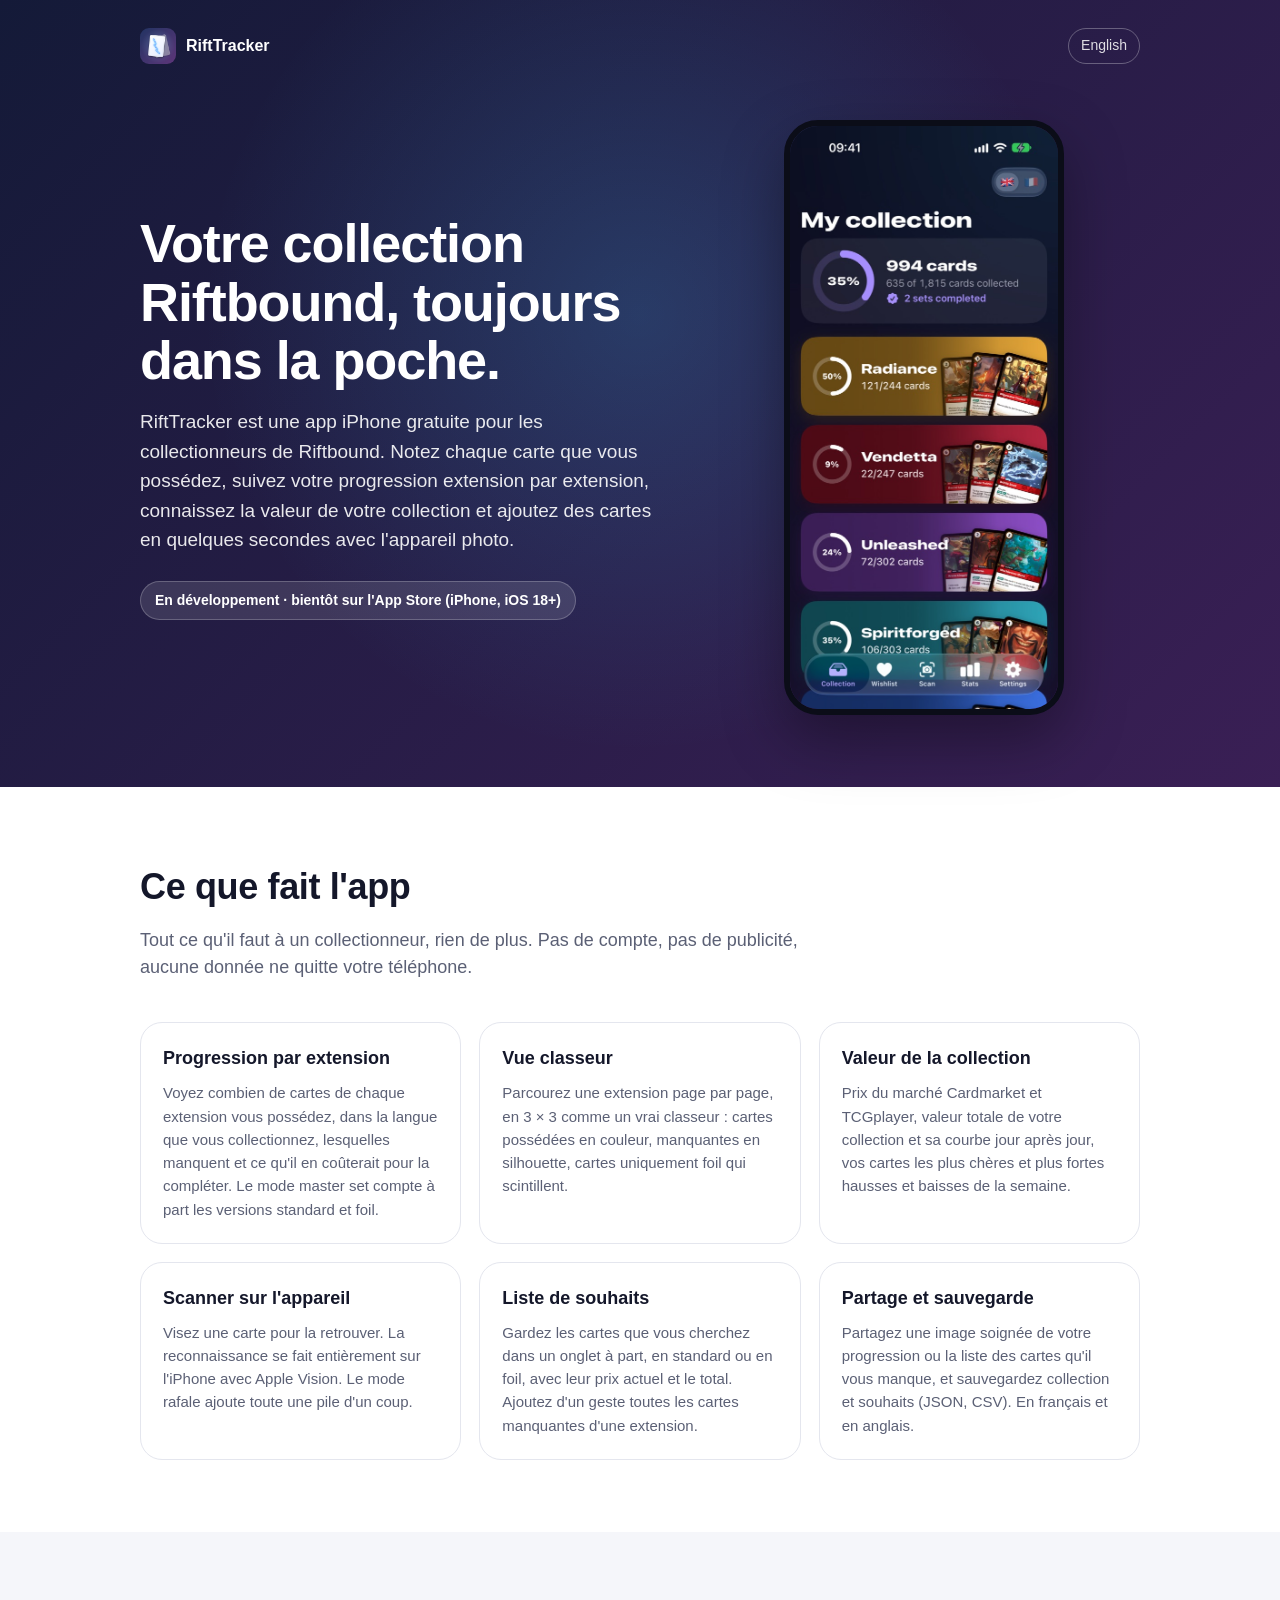
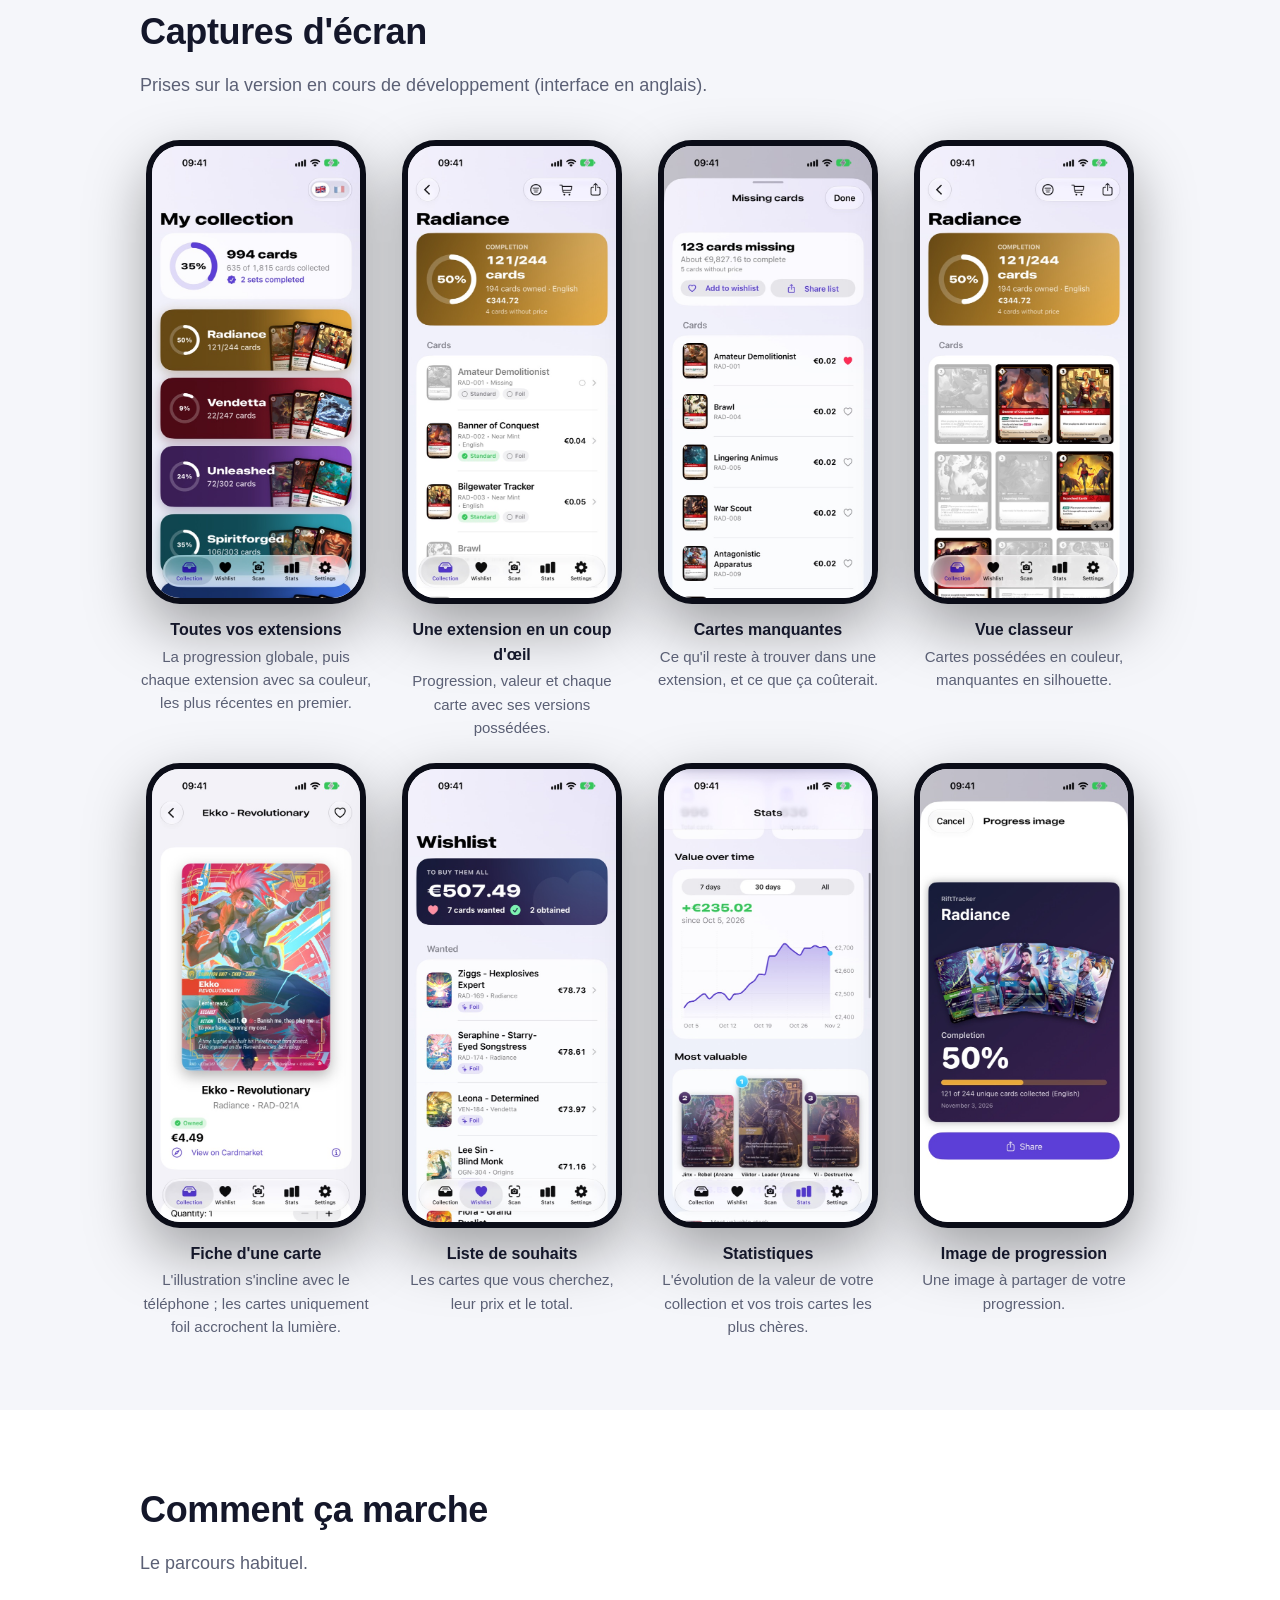
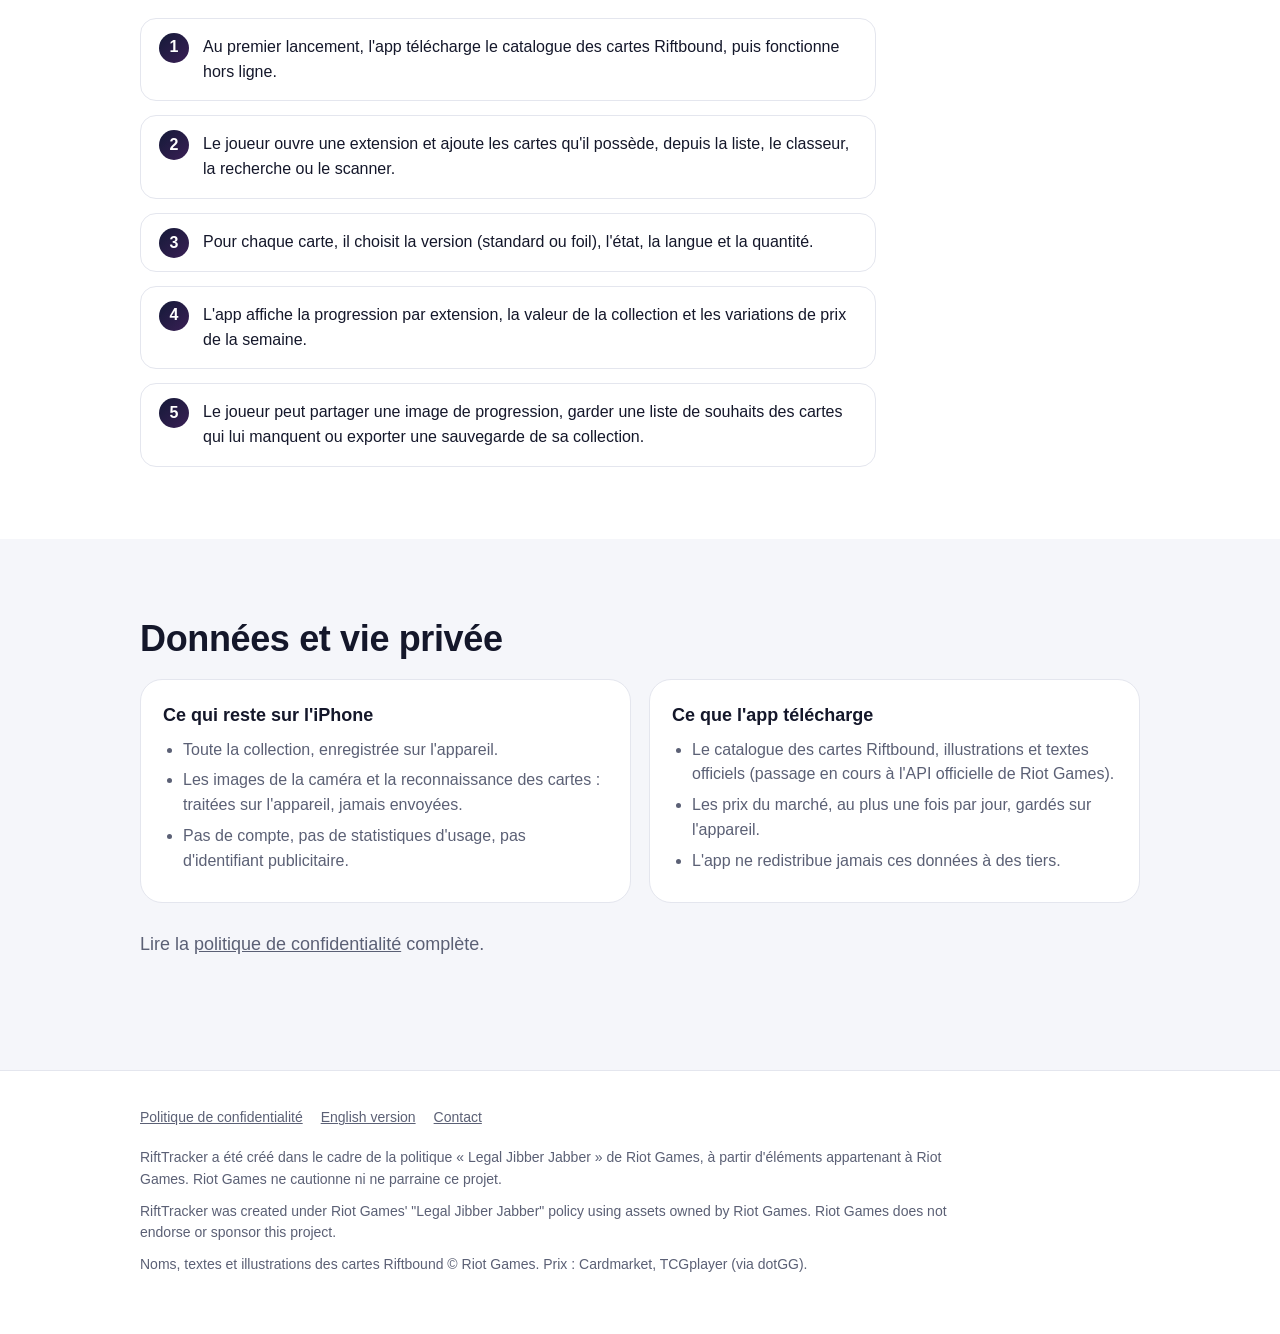
==== commit 576c7eea: "Wishlist, missing cards and refreshed screenshots" ====
--- a/fr/index.html
+++ b/fr/index.html
@@ -37,7 +37,7 @@
                 <div class="features">
                     <div class="feature">
                         <h3>Progression par extension</h3>
-                        <p>Voyez combien de cartes de chaque extension vous possédez, dans la langue que vous collectionnez. Le mode master set compte à part les versions standard et foil.</p>
+                        <p>Voyez combien de cartes de chaque extension vous possédez, dans la langue que vous collectionnez, lesquelles manquent et ce qu'il en coûterait pour la compléter. Le mode master set compte à part les versions standard et foil.</p>
                     </div>
                     <div class="feature">
                         <h3>Vue classeur</h3>
@@ -45,19 +45,19 @@
                     </div>
                     <div class="feature">
                         <h3>Valeur de la collection</h3>
-                        <p>Prix du marché Cardmarket et TCGplayer, valeur totale de votre collection, vos cartes les plus chères et plus fortes hausses et baisses de la semaine.</p>
+                        <p>Prix du marché Cardmarket et TCGplayer, valeur totale de votre collection et sa courbe jour après jour, vos cartes les plus chères et plus fortes hausses et baisses de la semaine.</p>
                     </div>
                     <div class="feature">
                         <h3>Scanner sur l'appareil</h3>
                         <p>Visez une carte pour la retrouver. La reconnaissance se fait entièrement sur l'iPhone avec Apple Vision. Le mode rafale ajoute toute une pile d'un coup.</p>
                     </div>
                     <div class="feature">
-                        <h3>Partagez votre progression</h3>
-                        <p>Créez une image soignée de la progression d'une extension avec vos plus belles cartes, prête pour les réseaux sociaux.</p>
+                        <h3>Liste de souhaits</h3>
+                        <p>Gardez les cartes que vous cherchez dans un onglet à part, en standard ou en foil, avec leur prix actuel et le total. Ajoutez d'un geste toutes les cartes manquantes d'une extension.</p>
                     </div>
                     <div class="feature">
-                        <h3>Français et anglais</h3>
-                        <p>Interface et langue de collection en français ou en anglais, avec sauvegarde et restauration de la collection (JSON, CSV).</p>
+                        <h3>Partage et sauvegarde</h3>
+                        <p>Partagez une image soignée de votre progression ou la liste des cartes qu'il vous manque, et sauvegardez collection et souhaits (JSON, CSV). En français et en anglais.</p>
                     </div>
                 </div>
             </div>
@@ -77,6 +77,10 @@
                         <figcaption><strong>Une extension en un coup d'œil</strong>Progression, valeur et chaque carte avec ses versions possédées.</figcaption>
                     </figure>
                     <figure>
+                        <img class="phone" src="../images/missing.jpg" alt="Cartes manquantes d'une extension avec leur prix, le coût pour la compléter et les boutons pour les ajouter aux souhaits ou partager la liste" loading="lazy">
+                        <figcaption><strong>Cartes manquantes</strong>Ce qu'il reste à trouver dans une extension, et ce que ça coûterait.</figcaption>
+                    </figure>
+                    <figure>
                         <img class="phone" src="../images/binder.jpg" alt="Vue classeur d'une extension, cartes possédées en couleur et manquantes en gris" loading="lazy">
                         <figcaption><strong>Vue classeur</strong>Cartes possédées en couleur, manquantes en silhouette.</figcaption>
                     </figure>
@@ -85,20 +89,16 @@
                         <figcaption><strong>Fiche d'une carte</strong>L'illustration s'incline avec le téléphone ; les cartes uniquement foil accrochent la lumière.</figcaption>
                     </figure>
                     <figure>
-                        <img class="phone" src="../images/stats.jpg" alt="Statistiques avec la valeur totale, l'évolution de la semaine et un podium des trois cartes les plus chères" loading="lazy">
-                        <figcaption><strong>Statistiques</strong>Valeur totale, évolution de la semaine et vos trois cartes les plus chères.</figcaption>
+                        <img class="phone" src="../images/wishlist.jpg" alt="Liste de souhaits avec le coût total des cartes voulues et chaque carte avec sa version et son prix" loading="lazy">
+                        <figcaption><strong>Liste de souhaits</strong>Les cartes que vous cherchez, leur prix et le total.</figcaption>
                     </figure>
                     <figure>
-                        <img class="phone" src="../images/breakdown.jpg" alt="Valeur par langue et par extension en mode sombre, avec des barres aux couleurs de chaque extension" loading="lazy">
-                        <figcaption><strong>Où est la valeur</strong>Par langue, et par extension ou rareté aux couleurs des extensions.</figcaption>
+                        <img class="phone" src="../images/stats.jpg" alt="Statistiques avec la valeur de la collection sur 30 jours et un podium des trois cartes les plus chères" loading="lazy">
+                        <figcaption><strong>Statistiques</strong>L'évolution de la valeur de votre collection et vos trois cartes les plus chères.</figcaption>
                     </figure>
                     <figure>
                         <img class="phone" src="../images/share.jpg" alt="Image de progression à partager" loading="lazy">
                         <figcaption><strong>Image de progression</strong>Une image à partager de votre progression.</figcaption>
-                    </figure>
-                    <figure>
-                        <img class="phone" src="../images/settings.jpg" alt="Réglages avec l'en-tête de l'app, le nombre de cartes et l'état de la base" loading="lazy">
-                        <figcaption><strong>Réglages</strong>Langues, prix, état du catalogue et sauvegardes.</figcaption>
                     </figure>
                 </div>
             </div>
@@ -113,7 +113,7 @@
                     <li>Le joueur ouvre une extension et ajoute les cartes qu'il possède, depuis la liste, le classeur, la recherche ou le scanner.</li>
                     <li>Pour chaque carte, il choisit la version (standard ou foil), l'état, la langue et la quantité.</li>
                     <li>L'app affiche la progression par extension, la valeur de la collection et les variations de prix de la semaine.</li>
-                    <li>Le joueur peut partager une image de progression ou exporter une sauvegarde de sa collection.</li>
+                    <li>Le joueur peut partager une image de progression, garder une liste de souhaits des cartes qui lui manquent ou exporter une sauvegarde de sa collection.</li>
                 </ol>
             </div>
         </section>
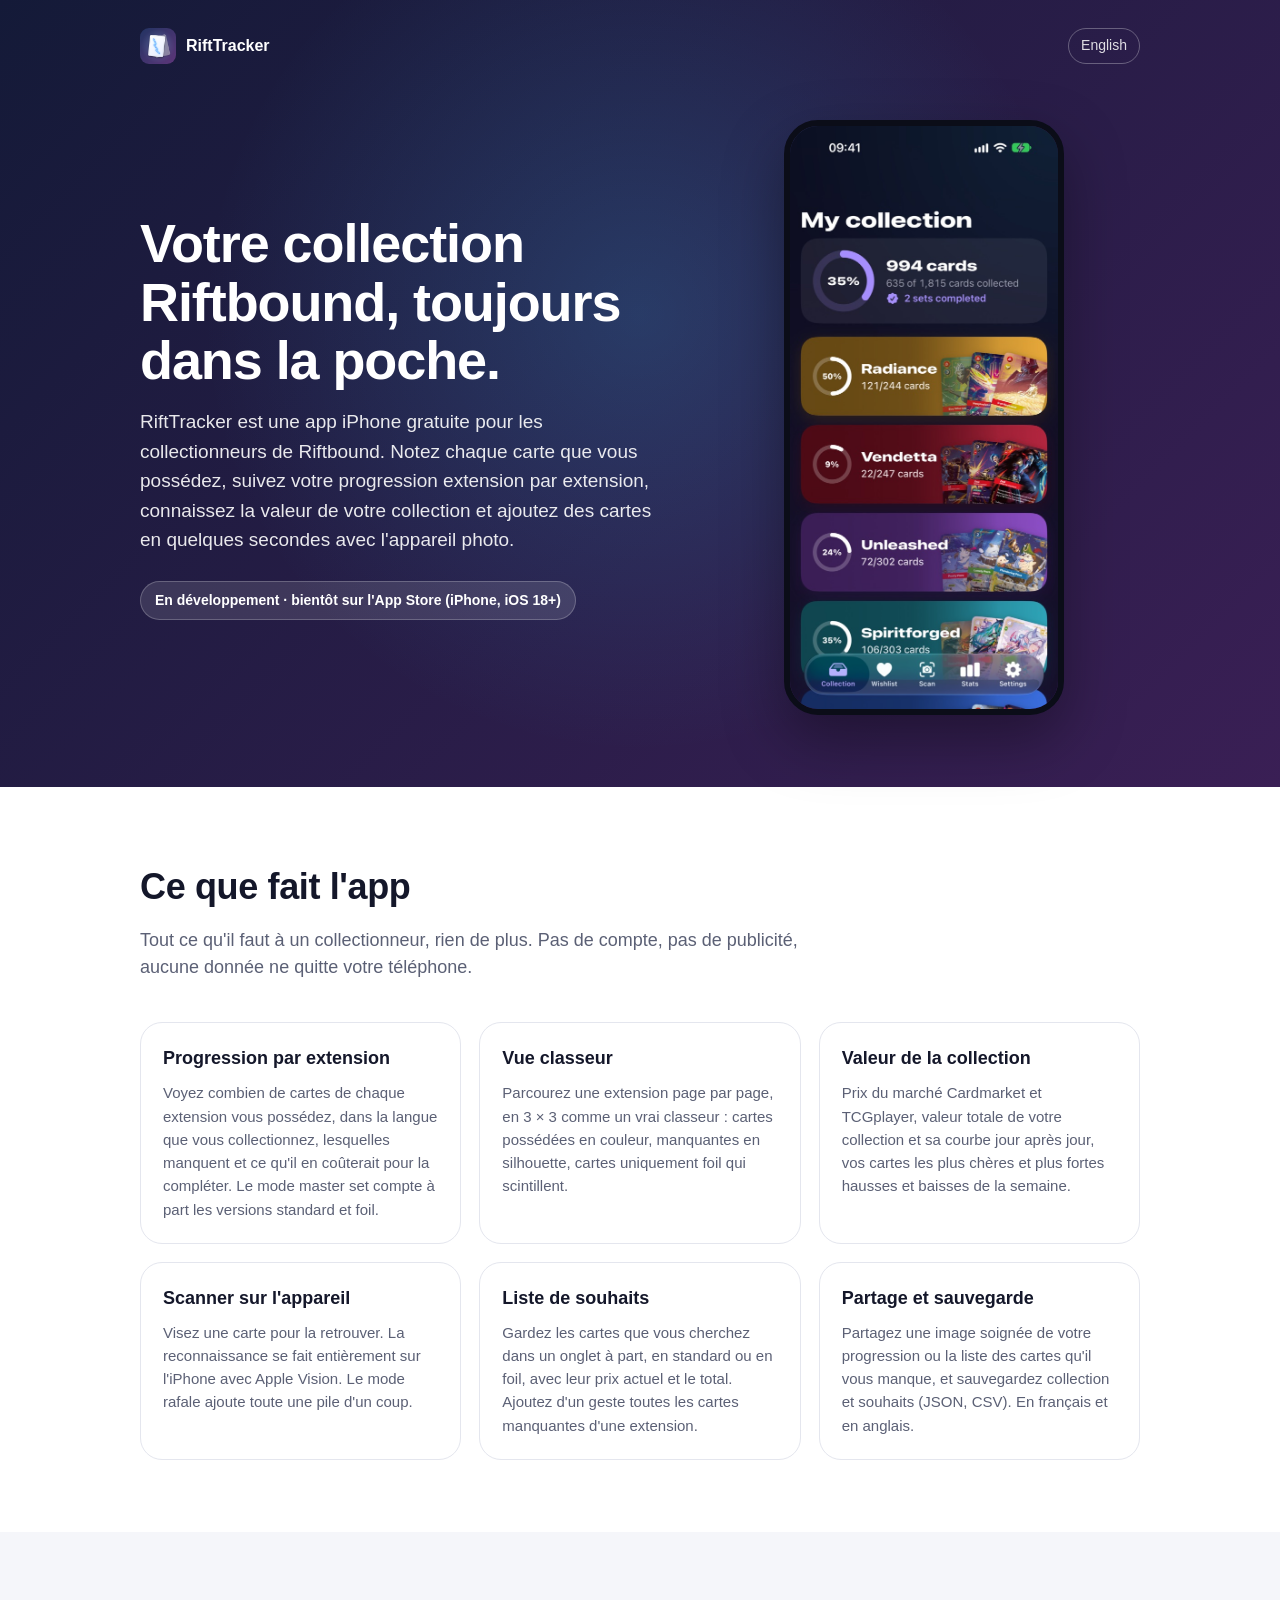
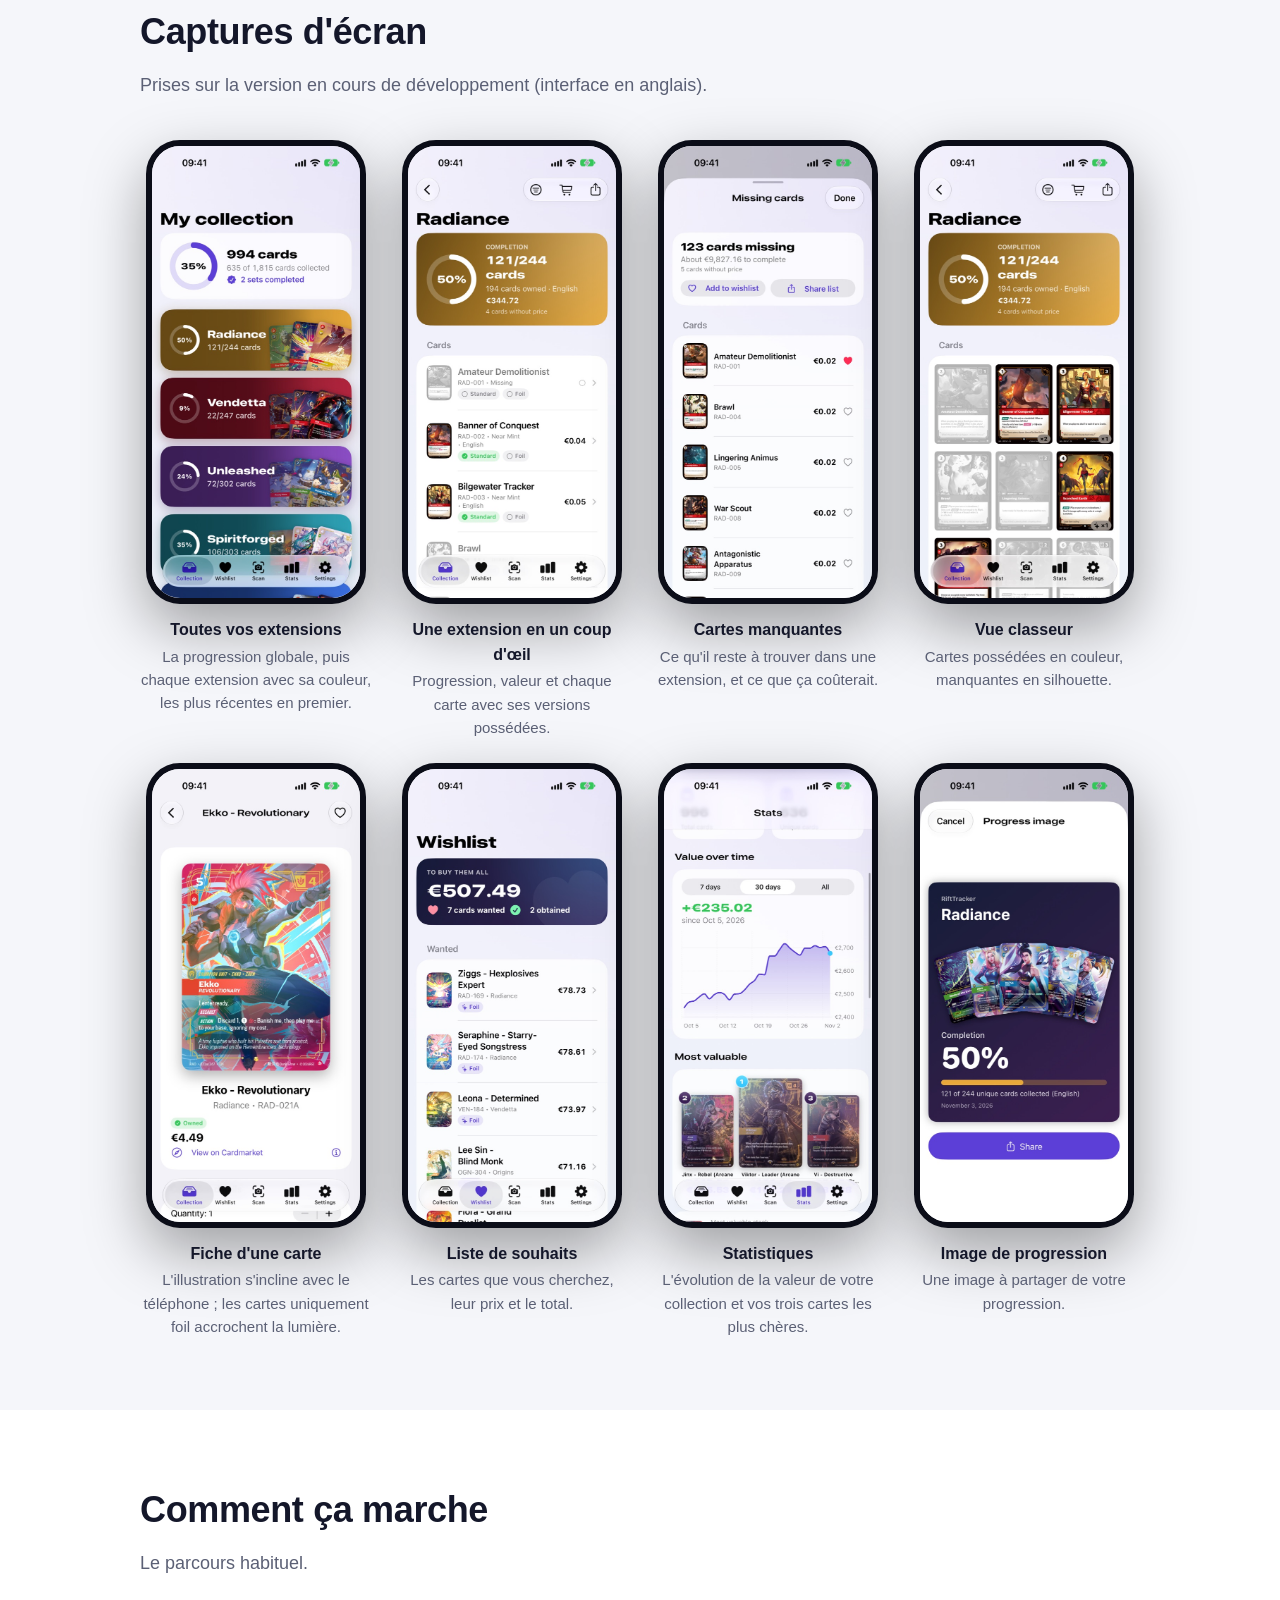
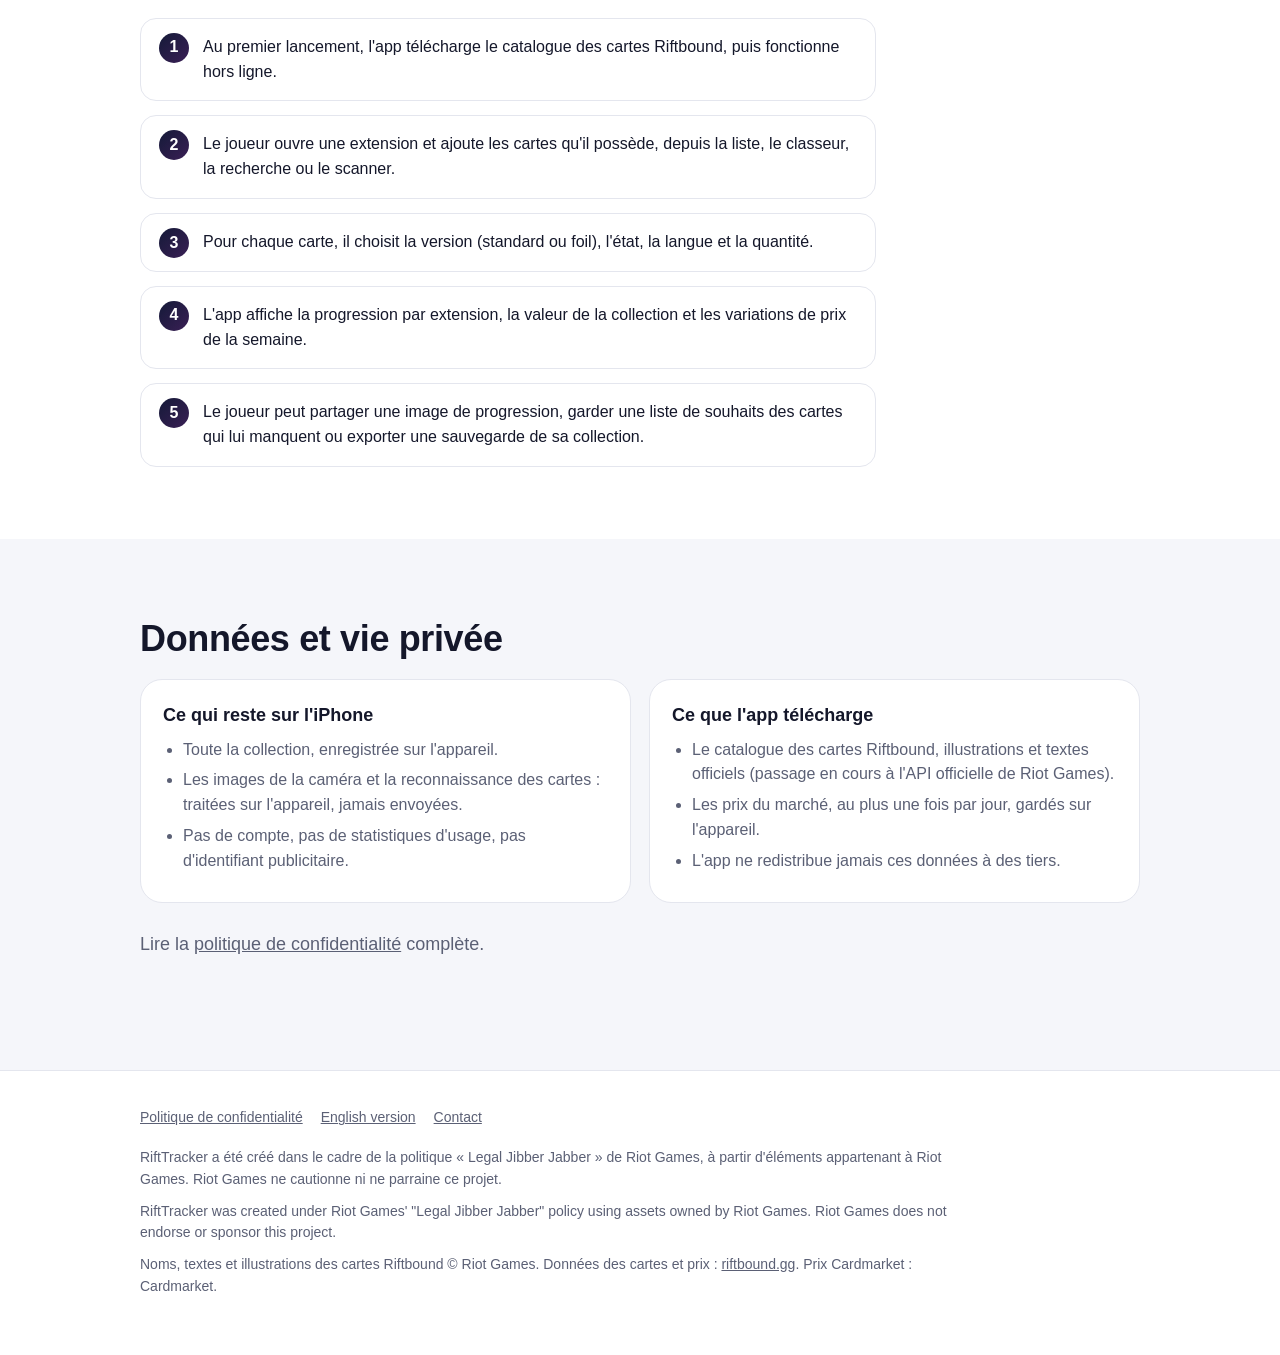
==== commit e5b83568: "Credit riftbound.gg for card data and prices" ====
--- a/fr/index.html
+++ b/fr/index.html
@@ -153,7 +153,7 @@
             </div>
             <p>RiftTracker a été créé dans le cadre de la politique « Legal Jibber Jabber » de Riot Games, à partir d'éléments appartenant à Riot Games. Riot Games ne cautionne ni ne parraine ce projet.</p>
             <p lang="en">RiftTracker was created under Riot Games' "Legal Jibber Jabber" policy using assets owned by Riot Games. Riot Games does not endorse or sponsor this project.</p>
-            <p>Noms, textes et illustrations des cartes Riftbound © Riot Games. Prix : Cardmarket, TCGplayer (via dotGG).</p>
+            <p>Noms, textes et illustrations des cartes Riftbound © Riot Games. Données des cartes et prix : <a href="https://riftbound.gg">riftbound.gg</a>. Prix Cardmarket : Cardmarket.</p>
         </div>
     </footer>
 </body>
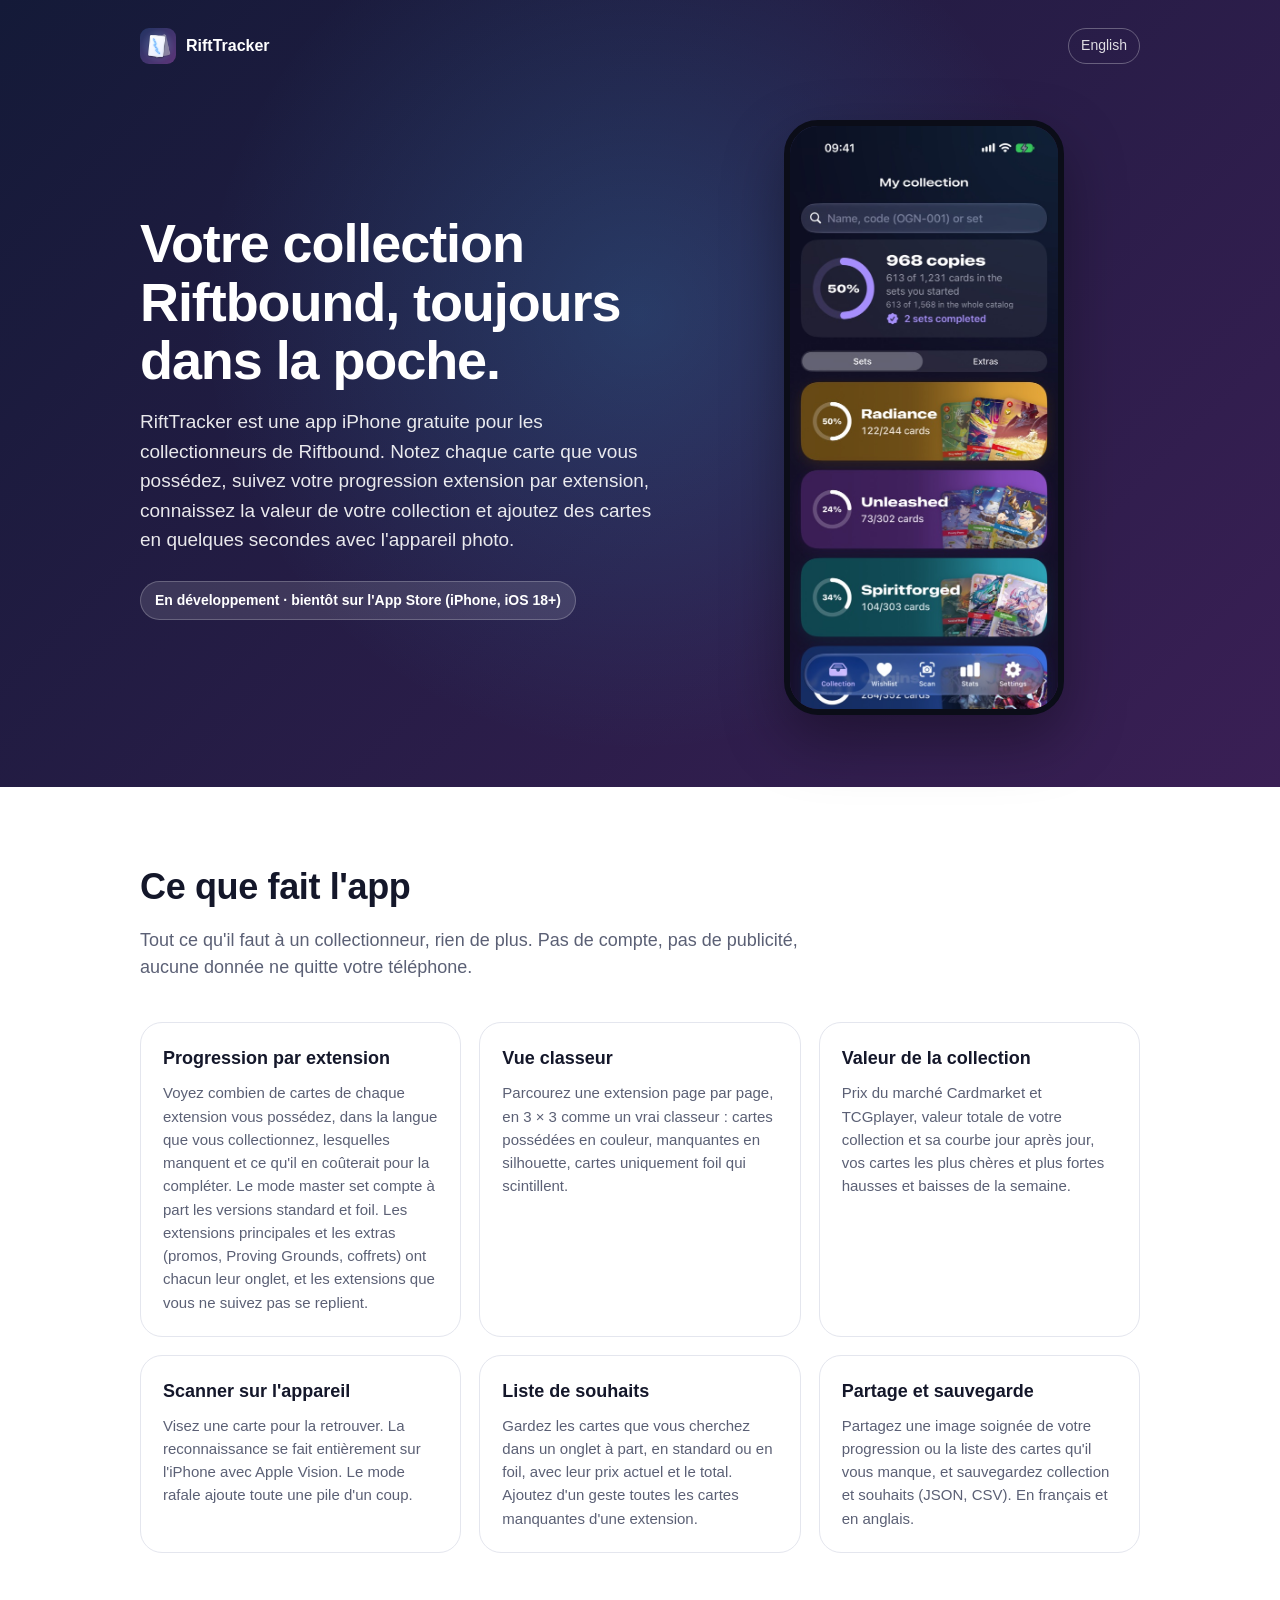
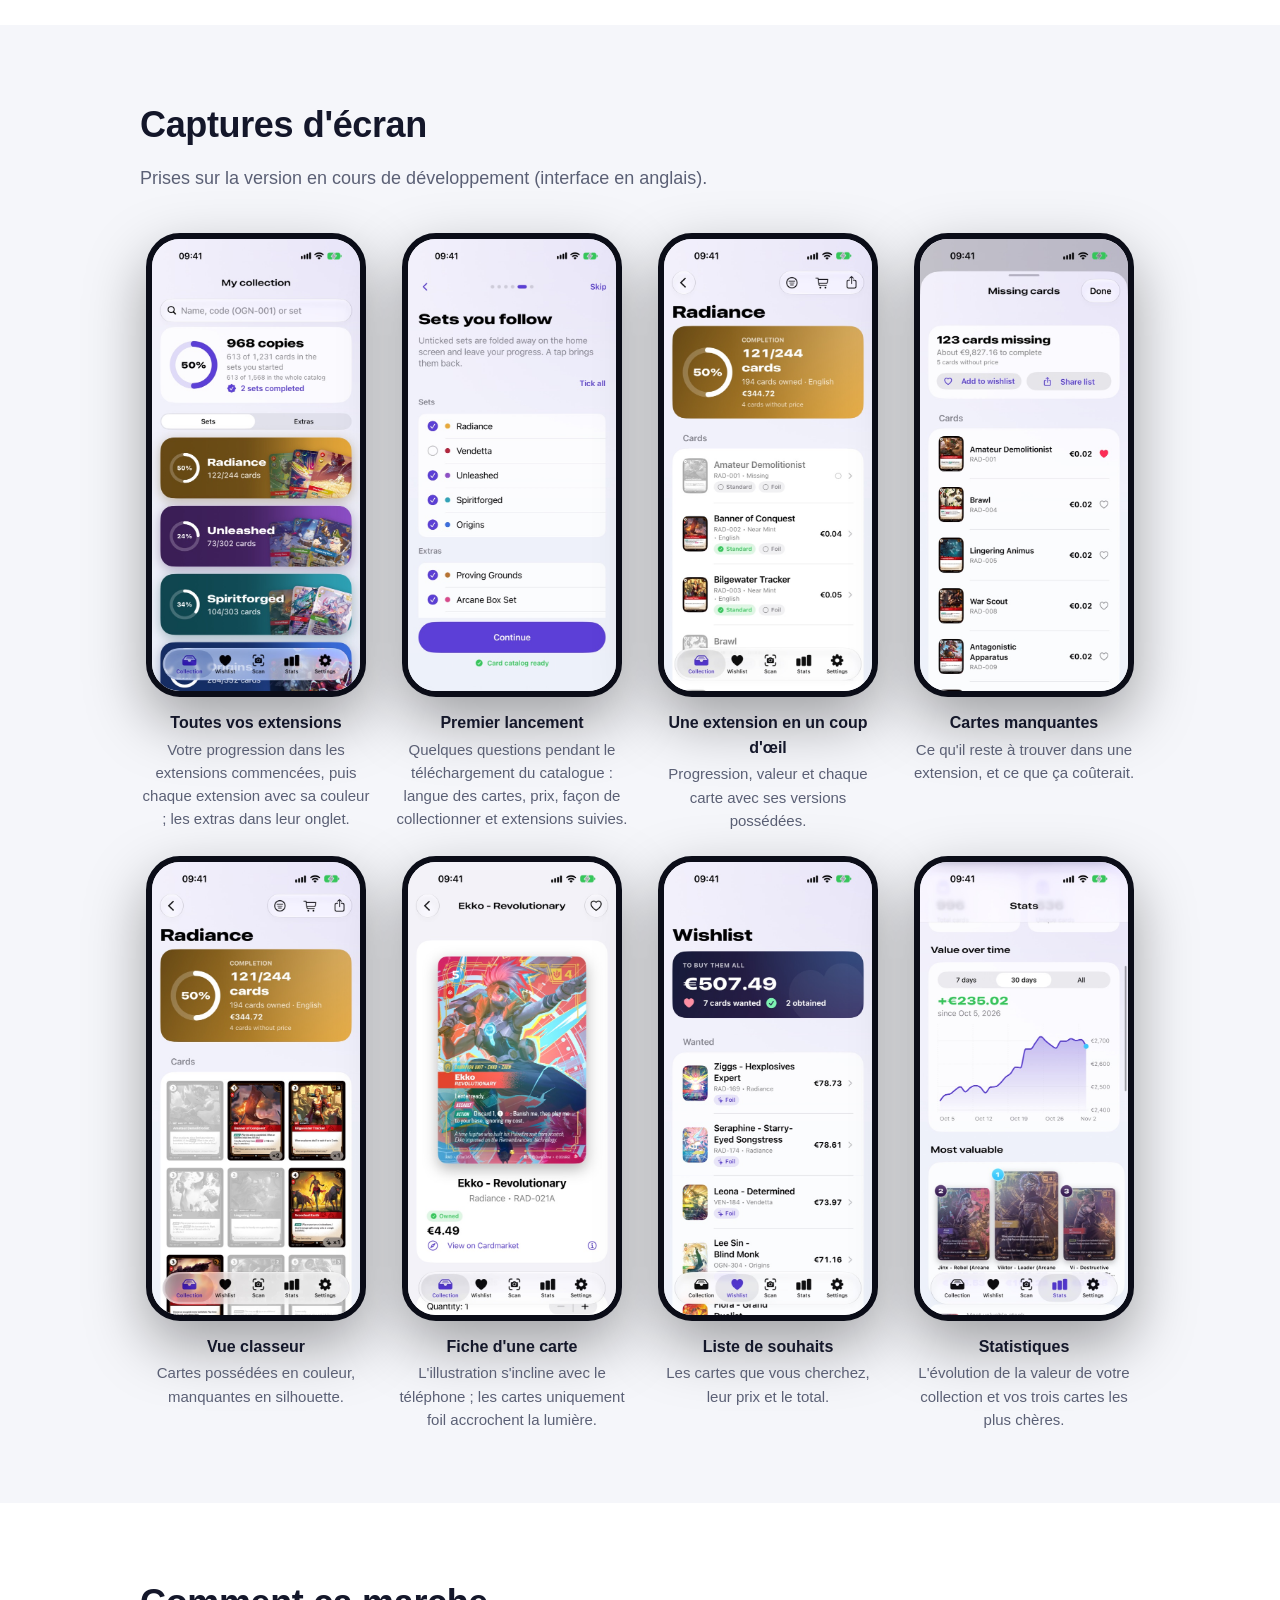
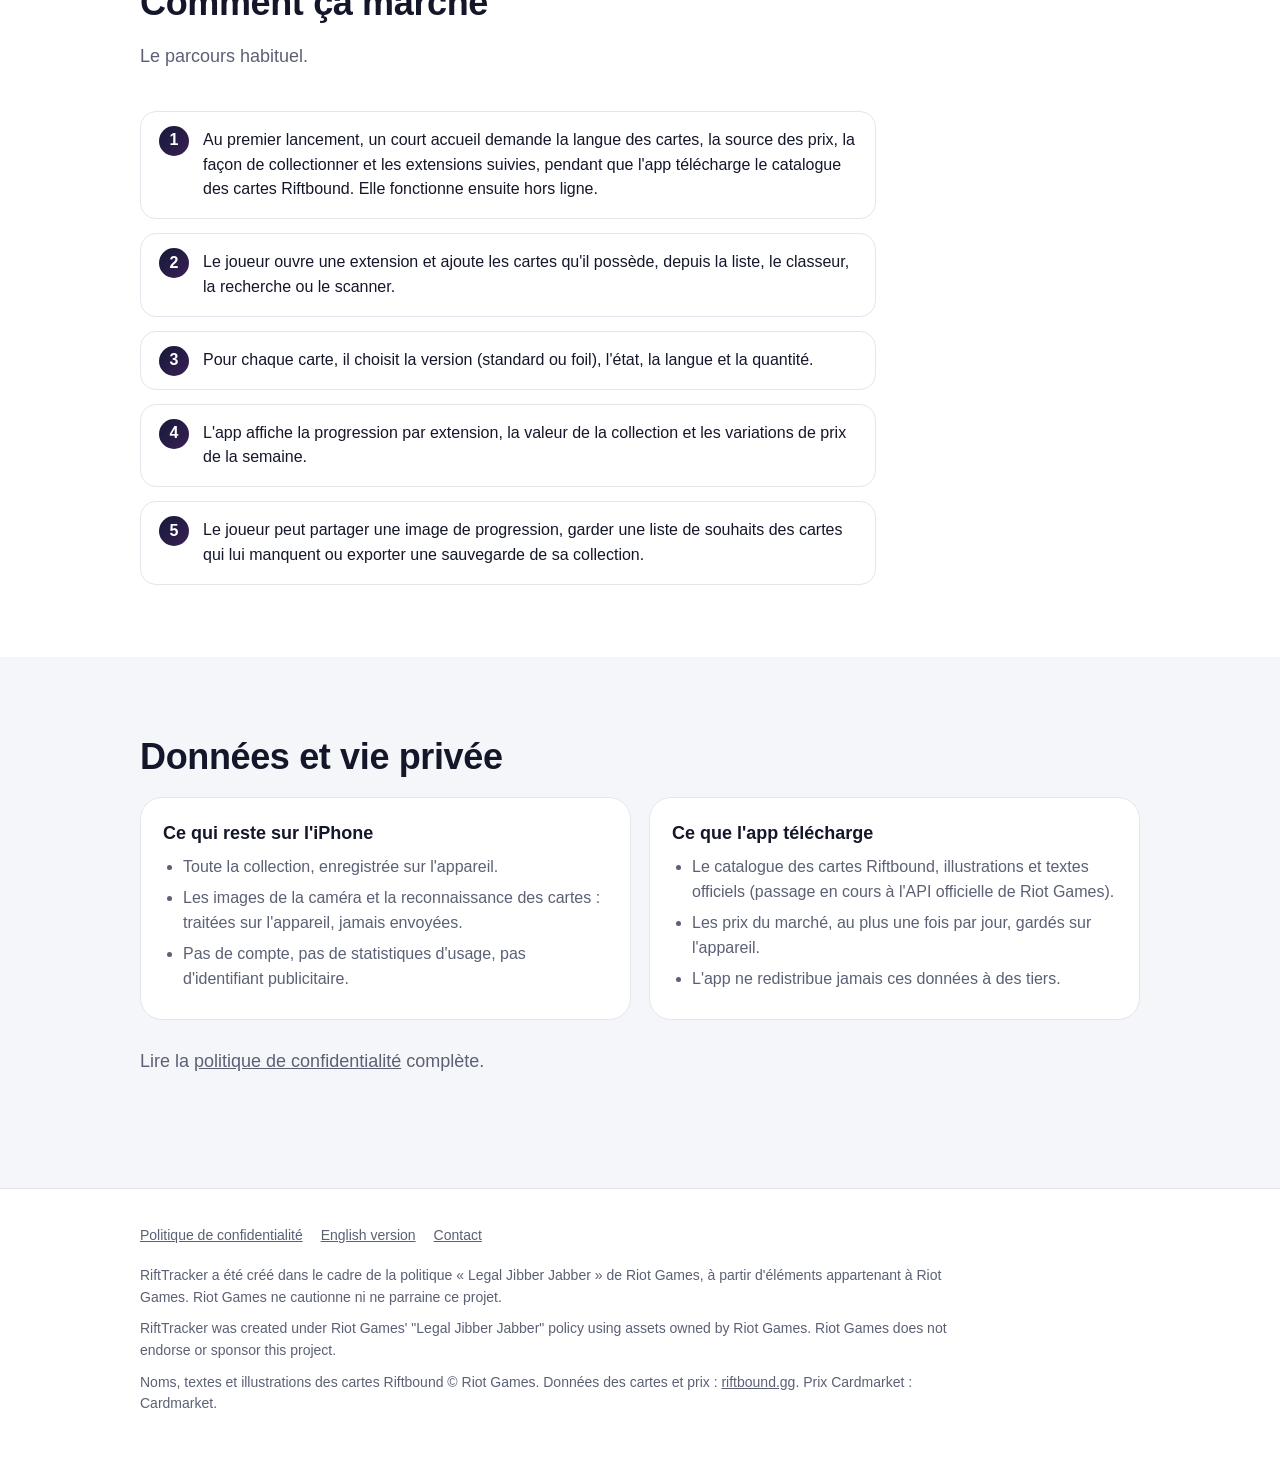
==== commit 6643597f: "Sets and Extras tabs, followed sets, first-launch welcome; privacy policy update" ====
--- a/fr/index.html
+++ b/fr/index.html
@@ -23,7 +23,7 @@
                     <span class="status">En développement · bientôt sur l'App Store (iPhone, iOS 18+)</span>
                 </div>
                 <div class="hero-shot">
-                    <img class="phone" src="../images/home-dark.jpg" alt="Accueil de RiftTracker en mode sombre : anneau de progression globale et une tuile colorée par extension Riftbound">
+                    <img class="phone" src="../images/home-dark.jpg" alt="Accueil de RiftTracker en mode sombre : anneau de progression des extensions commencées, onglets Extensions et Extras et une tuile colorée par extension Riftbound">
                 </div>
             </div>
         </div>
@@ -37,7 +37,7 @@
                 <div class="features">
                     <div class="feature">
                         <h3>Progression par extension</h3>
-                        <p>Voyez combien de cartes de chaque extension vous possédez, dans la langue que vous collectionnez, lesquelles manquent et ce qu'il en coûterait pour la compléter. Le mode master set compte à part les versions standard et foil.</p>
+                        <p>Voyez combien de cartes de chaque extension vous possédez, dans la langue que vous collectionnez, lesquelles manquent et ce qu'il en coûterait pour la compléter. Le mode master set compte à part les versions standard et foil. Les extensions principales et les extras (promos, Proving Grounds, coffrets) ont chacun leur onglet, et les extensions que vous ne suivez pas se replient.</p>
                     </div>
                     <div class="feature">
                         <h3>Vue classeur</h3>
@@ -69,8 +69,12 @@
                 <p class="section-lead">Prises sur la version en cours de développement (interface en anglais).</p>
                 <div class="gallery">
                     <figure>
-                        <img class="phone" src="../images/collection.jpg" alt="Écran Collection avec l'anneau de progression globale et une tuile par extension" loading="lazy">
-                        <figcaption><strong>Toutes vos extensions</strong>La progression globale, puis chaque extension avec sa couleur, les plus récentes en premier.</figcaption>
+                        <img class="phone" src="../images/collection.jpg" alt="Écran Collection avec l'anneau de progression des extensions commencées, les onglets Extensions et Extras et une tuile par extension" loading="lazy">
+                        <figcaption><strong>Toutes vos extensions</strong>Votre progression dans les extensions commencées, puis chaque extension avec sa couleur ; les extras dans leur onglet.</figcaption>
+                    </figure>
+                    <figure>
+                        <img class="phone" src="../images/onboarding.jpg" alt="Écran du premier lancement listant les extensions à suivre, avec une case par extension et par extra" loading="lazy">
+                        <figcaption><strong>Premier lancement</strong>Quelques questions pendant le téléchargement du catalogue : langue des cartes, prix, façon de collectionner et extensions suivies.</figcaption>
                     </figure>
                     <figure>
                         <img class="phone" src="../images/set.jpg" alt="Détail d'une extension avec un en-tête coloré (progression et valeur) puis la liste des cartes" loading="lazy">
@@ -96,10 +100,6 @@
                         <img class="phone" src="../images/stats.jpg" alt="Statistiques avec la valeur de la collection sur 30 jours et un podium des trois cartes les plus chères" loading="lazy">
                         <figcaption><strong>Statistiques</strong>L'évolution de la valeur de votre collection et vos trois cartes les plus chères.</figcaption>
                     </figure>
-                    <figure>
-                        <img class="phone" src="../images/share.jpg" alt="Image de progression à partager" loading="lazy">
-                        <figcaption><strong>Image de progression</strong>Une image à partager de votre progression.</figcaption>
-                    </figure>
                 </div>
             </div>
         </section>
@@ -109,7 +109,7 @@
                 <h2>Comment ça marche</h2>
                 <p class="section-lead">Le parcours habituel.</p>
                 <ol class="flow">
-                    <li>Au premier lancement, l'app télécharge le catalogue des cartes Riftbound, puis fonctionne hors ligne.</li>
+                    <li>Au premier lancement, un court accueil demande la langue des cartes, la source des prix, la façon de collectionner et les extensions suivies, pendant que l'app télécharge le catalogue des cartes Riftbound. Elle fonctionne ensuite hors ligne.</li>
                     <li>Le joueur ouvre une extension et ajoute les cartes qu'il possède, depuis la liste, le classeur, la recherche ou le scanner.</li>
                     <li>Pour chaque carte, il choisit la version (standard ou foil), l'état, la langue et la quantité.</li>
                     <li>L'app affiche la progression par extension, la valeur de la collection et les variations de prix de la semaine.</li>
